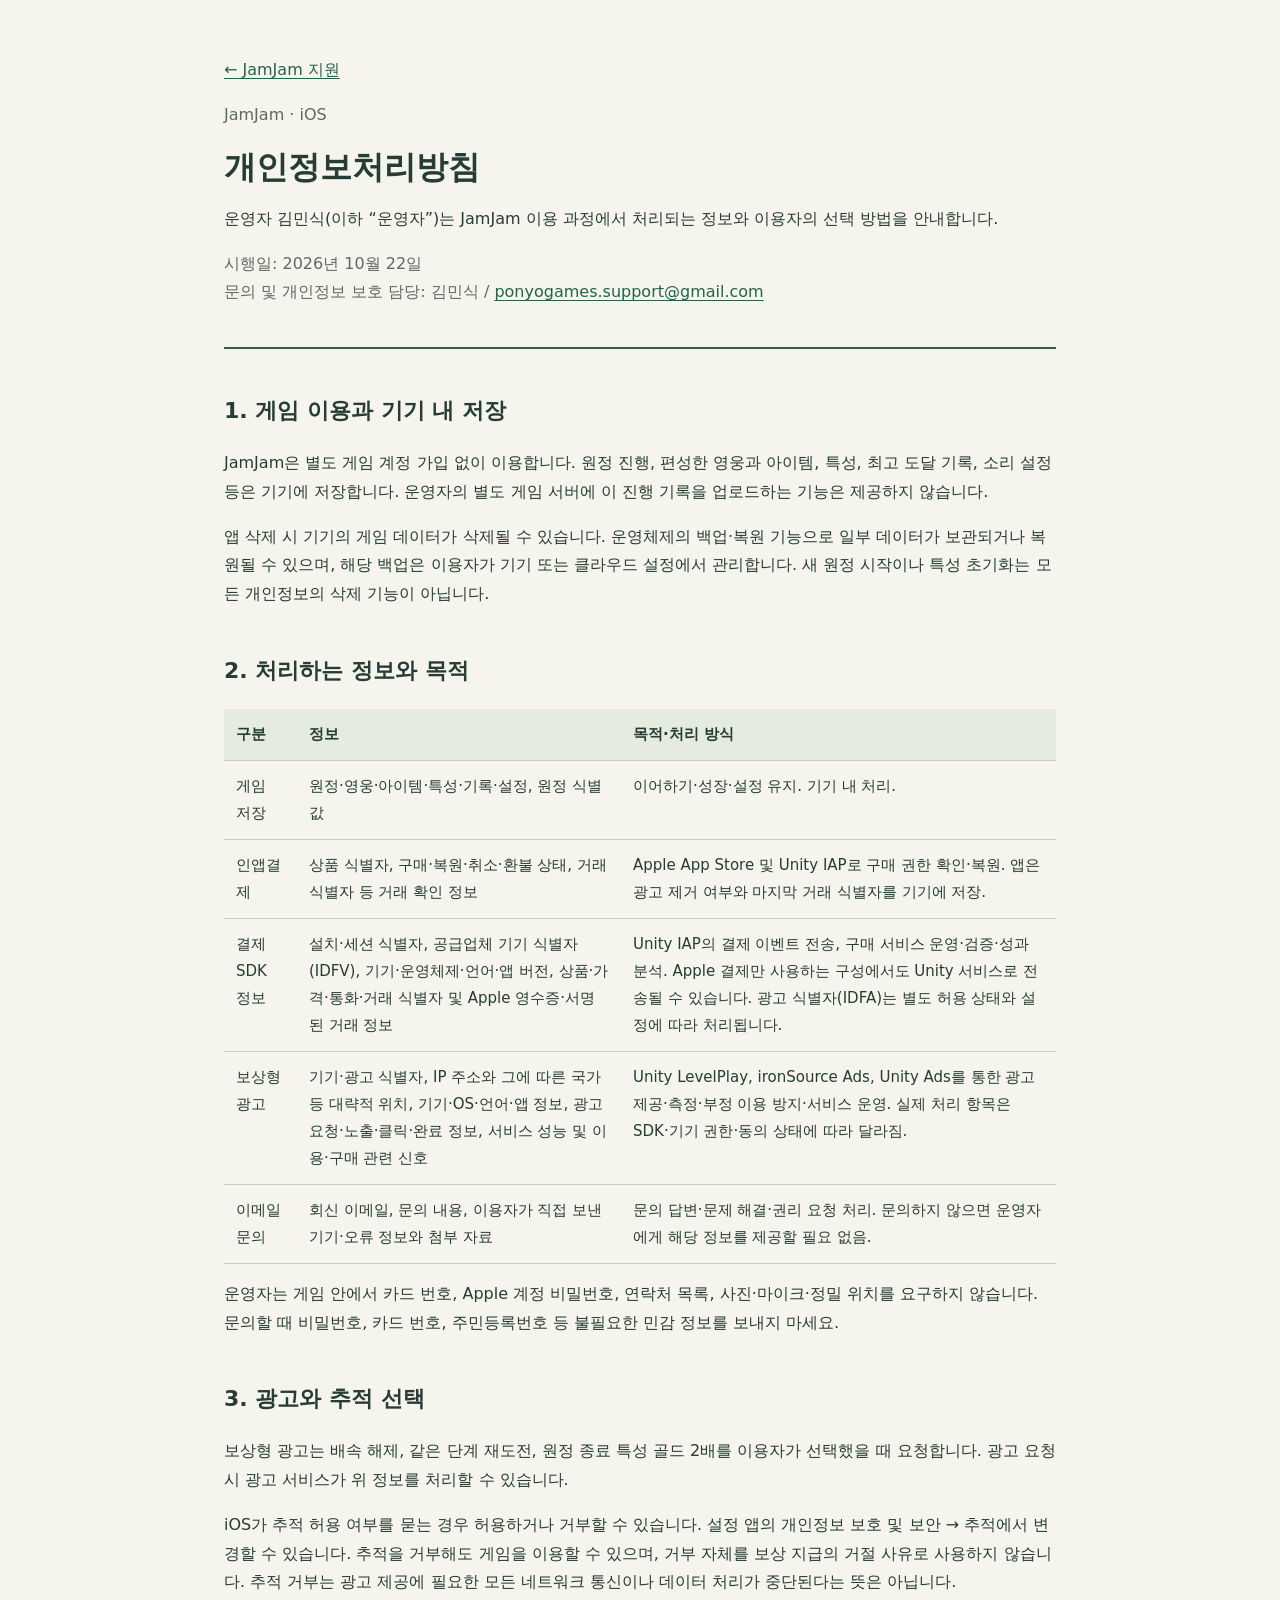
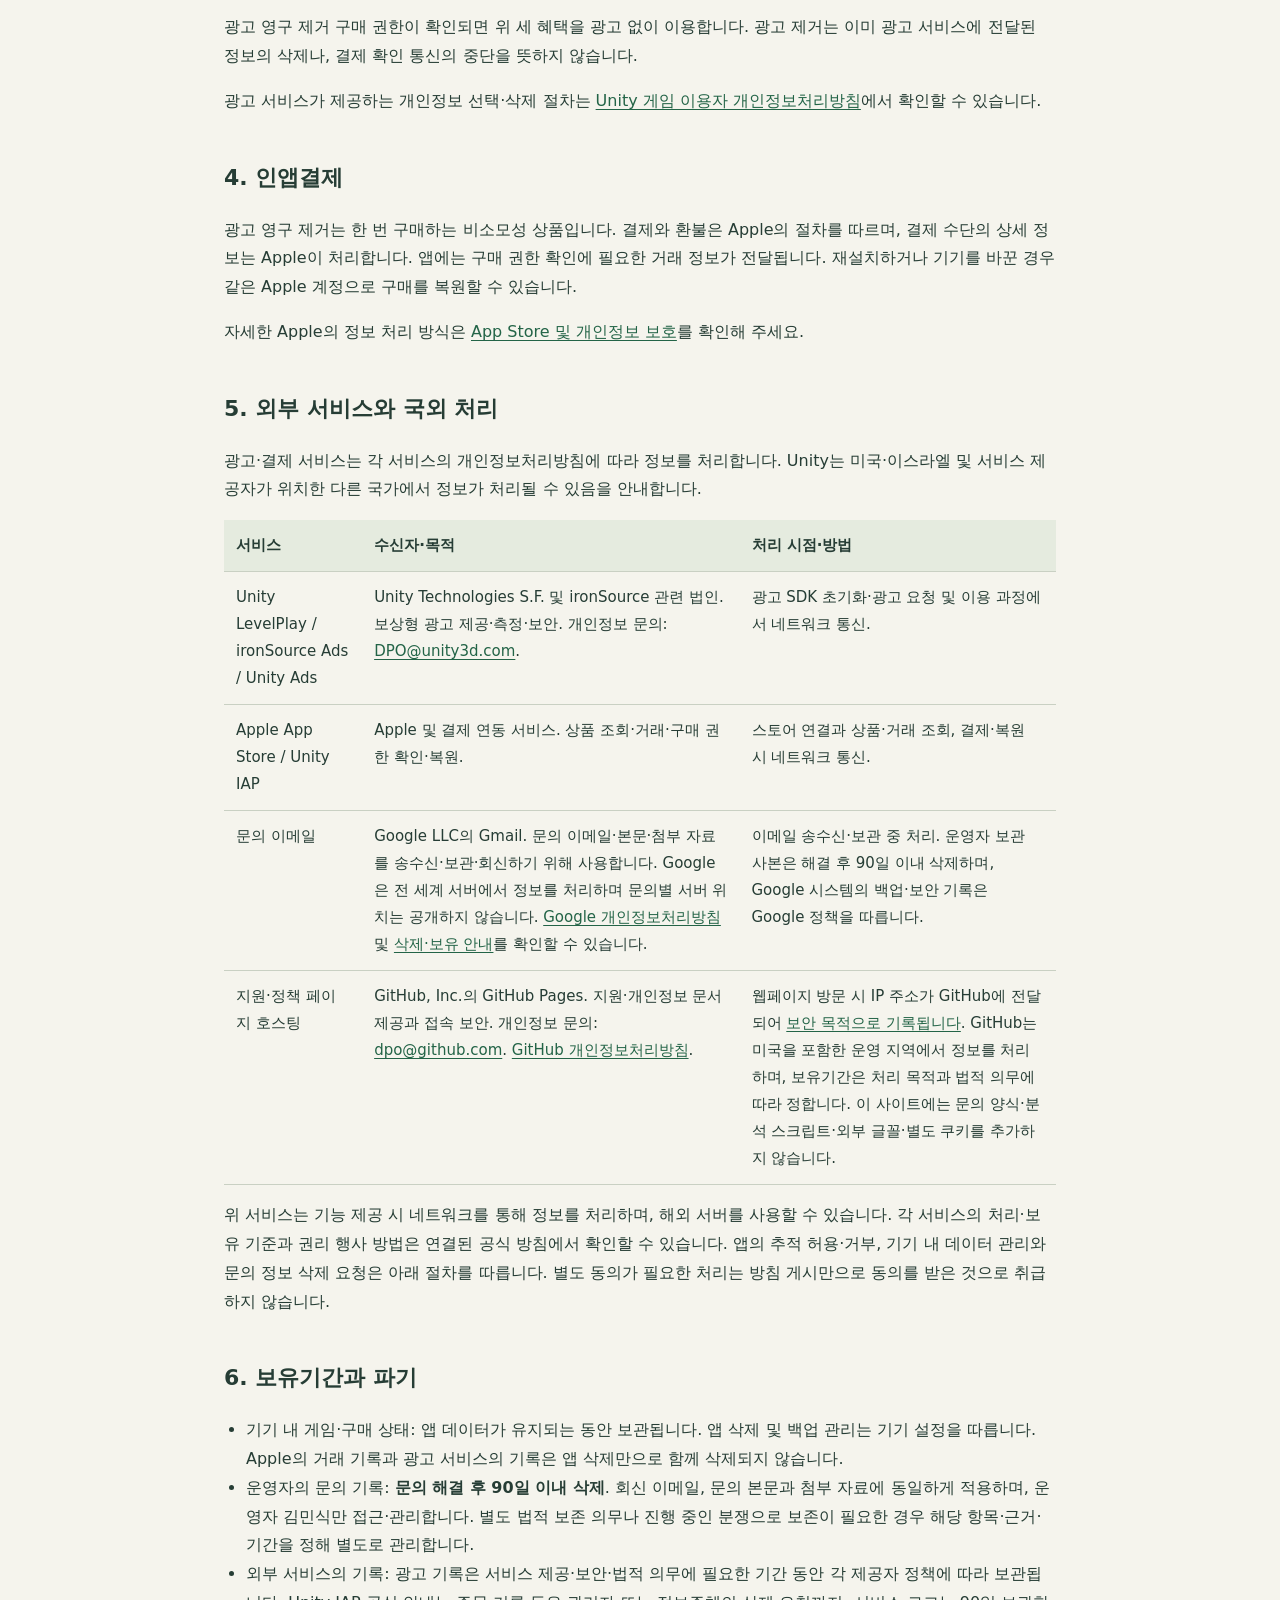
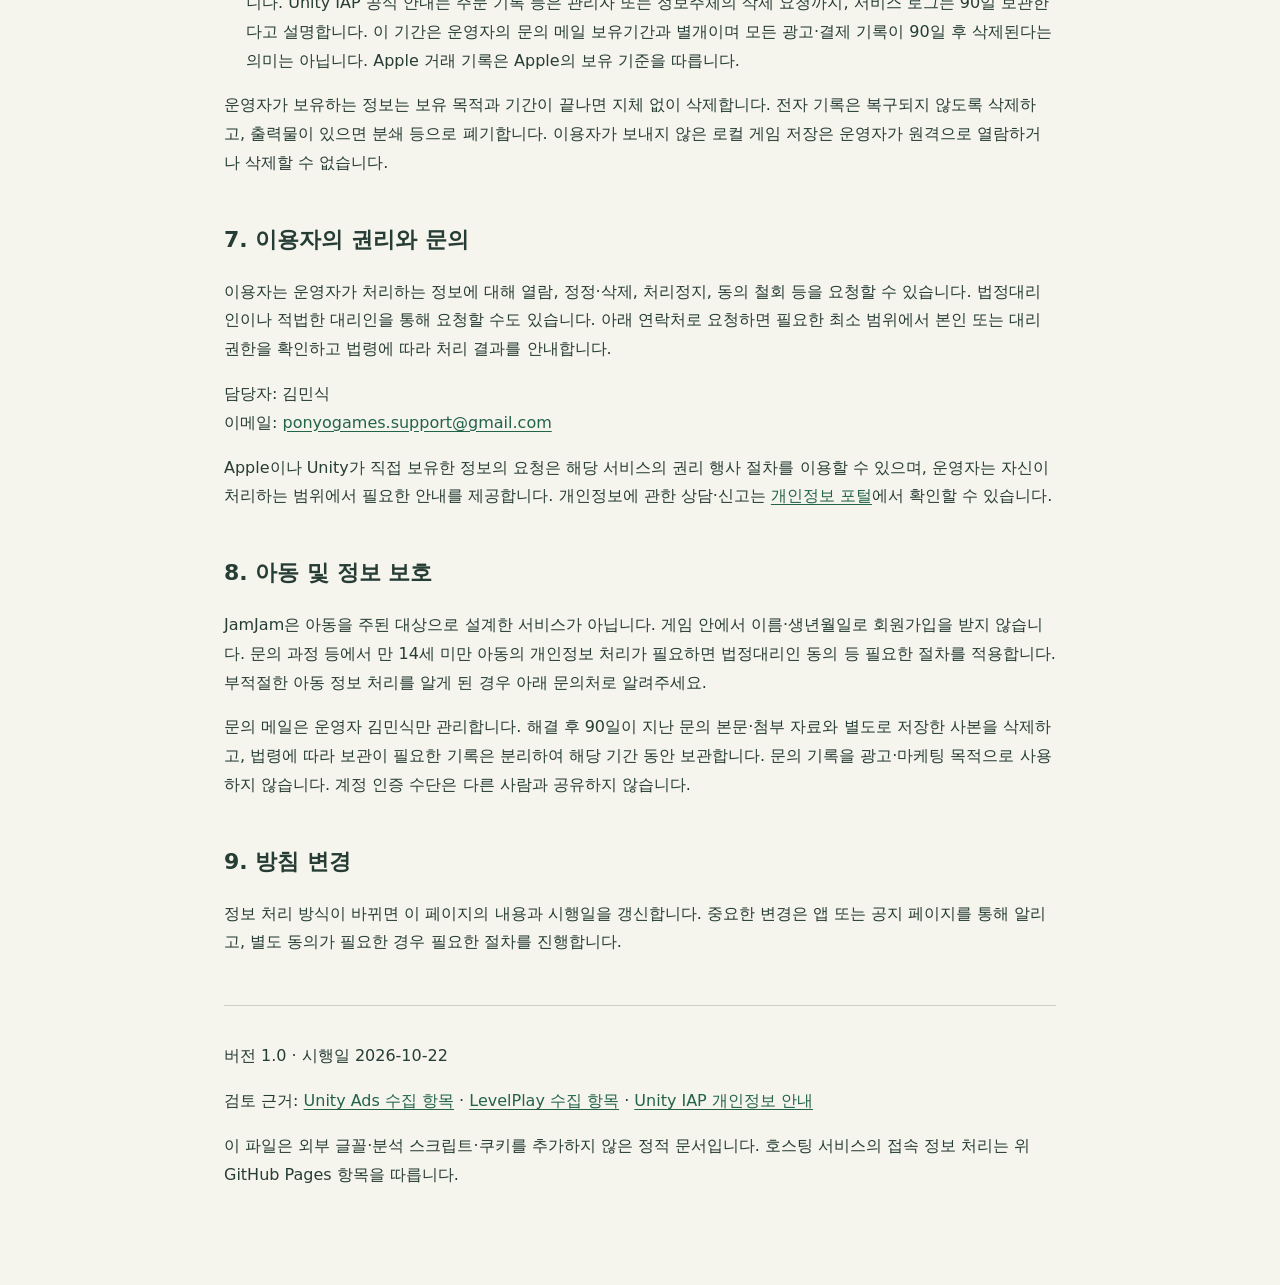
==== privacy.html @ 2385778f "Publish JamJam privacy.html" ====
<!doctype html>
<html lang="ko">
<head><meta charset="utf-8"><meta name="viewport" content="width=device-width,initial-scale=1"><meta name="robots" content="noindex,nofollow"><title>JamJam 개인정보처리방침</title>
<style>:root{color-scheme:light}*{box-sizing:border-box}body{margin:0;background:#f5f4ed;color:#263d35;font:16px/1.8 system-ui,-apple-system,sans-serif}main{max-width:880px;margin:auto;padding:40px 24px 80px}header{border-bottom:2px solid #375b49;padding-bottom:24px}h1{font-size:32px;line-height:1.35;margin:12px 0}h2{font-size:22px;margin-top:42px}a{color:#236447;text-underline-offset:3px}.draft{padding:18px 22px;background:#fff0c0;border:1px solid #d5b152;border-radius:8px}.pending{background:#fff0c0;font-weight:600;padding:1px 5px}.meta{color:#5d6c60}table{width:100%;border-collapse:collapse;font-size:15px}th,td{padding:12px;text-align:left;border-bottom:1px solid #c9d0c3;vertical-align:top}th{background:#e5ebdf}.table{overflow-x:auto}ul{padding-left:22px}footer{margin-top:48px;border-top:1px solid #c9d0c3;padding-top:20px}@media(max-width:480px){main{padding:24px 18px 48px}h1{font-size:27px}th,td{padding:9px;min-width:100px}}@media print{body{background:white}main{padding:0}.draft{break-inside:avoid}h2{break-after:avoid}a{color:inherit}}
</style></head>
<body><main>
<p><a href="./">← JamJam 지원</a></p>
<header><p class="meta">JamJam · iOS</p><h1>개인정보처리방침</h1><p>운영자 김민식(이하 “운영자”)는 JamJam 이용 과정에서 처리되는 정보와 이용자의 선택 방법을 안내합니다.</p><p class="meta">시행일: 2026년 10월 22일<br>문의 및 개인정보 보호 담당: 김민식 / <a href="mailto:ponyogames.support@gmail.com">ponyogames.support@gmail.com</a></p></header>
<section><h2>1. 게임 이용과 기기 내 저장</h2><p>JamJam은 별도 게임 계정 가입 없이 이용합니다. 원정 진행, 편성한 영웅과 아이템, 특성, 최고 도달 기록, 소리 설정 등은 기기에 저장합니다. 운영자의 별도 게임 서버에 이 진행 기록을 업로드하는 기능은 제공하지 않습니다.</p><p>앱 삭제 시 기기의 게임 데이터가 삭제될 수 있습니다. 운영체제의 백업·복원 기능으로 일부 데이터가 보관되거나 복원될 수 있으며, 해당 백업은 이용자가 기기 또는 클라우드 설정에서 관리합니다. 새 원정 시작이나 특성 초기화는 모든 개인정보의 삭제 기능이 아닙니다.</p></section>
<section><h2>2. 처리하는 정보와 목적</h2><div class="table"><table><thead><tr><th>구분</th><th>정보</th><th>목적·처리 방식</th></tr></thead><tbody>
<tr><td>게임 저장</td><td>원정·영웅·아이템·특성·기록·설정, 원정 식별값</td><td>이어하기·성장·설정 유지. 기기 내 처리.</td></tr>
<tr><td>인앱결제</td><td>상품 식별자, 구매·복원·취소·환불 상태, 거래 식별자 등 거래 확인 정보</td><td>Apple App Store 및 Unity IAP로 구매 권한 확인·복원. 앱은 광고 제거 여부와 마지막 거래 식별자를 기기에 저장.</td></tr>
<tr><td>결제 SDK 정보</td><td>설치·세션 식별자, 공급업체 기기 식별자(IDFV), 기기·운영체제·언어·앱 버전, 상품·가격·통화·거래 식별자 및 Apple 영수증·서명된 거래 정보</td><td>Unity IAP의 결제 이벤트 전송, 구매 서비스 운영·검증·성과 분석. Apple 결제만 사용하는 구성에서도 Unity 서비스로 전송될 수 있습니다. 광고 식별자(IDFA)는 별도 허용 상태와 설정에 따라 처리됩니다.</td></tr>
<tr><td>보상형 광고</td><td>기기·광고 식별자, IP 주소와 그에 따른 국가 등 대략적 위치, 기기·OS·언어·앱 정보, 광고 요청·노출·클릭·완료 정보, 서비스 성능 및 이용·구매 관련 신호</td><td>Unity LevelPlay, ironSource Ads, Unity Ads를 통한 광고 제공·측정·부정 이용 방지·서비스 운영. 실제 처리 항목은 SDK·기기 권한·동의 상태에 따라 달라짐.</td></tr>
<tr><td>이메일 문의</td><td>회신 이메일, 문의 내용, 이용자가 직접 보낸 기기·오류 정보와 첨부 자료</td><td>문의 답변·문제 해결·권리 요청 처리. 문의하지 않으면 운영자에게 해당 정보를 제공할 필요 없음.</td></tr>
</tbody></table></div><p>운영자는 게임 안에서 카드 번호, Apple 계정 비밀번호, 연락처 목록, 사진·마이크·정밀 위치를 요구하지 않습니다. 문의할 때 비밀번호, 카드 번호, 주민등록번호 등 불필요한 민감 정보를 보내지 마세요.</p></section>
<section><h2>3. 광고와 추적 선택</h2><p>보상형 광고는 배속 해제, 같은 단계 재도전, 원정 종료 특성 골드 2배를 이용자가 선택했을 때 요청합니다. 광고 요청 시 광고 서비스가 위 정보를 처리할 수 있습니다.</p><p>iOS가 추적 허용 여부를 묻는 경우 허용하거나 거부할 수 있습니다. 설정 앱의 개인정보 보호 및 보안 → 추적에서 변경할 수 있습니다. 추적을 거부해도 게임을 이용할 수 있으며, 거부 자체를 보상 지급의 거절 사유로 사용하지 않습니다. 추적 거부는 광고 제공에 필요한 모든 네트워크 통신이나 데이터 처리가 중단된다는 뜻은 아닙니다.</p><p>광고 영구 제거 구매 권한이 확인되면 위 세 혜택을 광고 없이 이용합니다. 광고 제거는 이미 광고 서비스에 전달된 정보의 삭제나, 결제 확인 통신의 중단을 뜻하지 않습니다.</p><p>광고 서비스가 제공하는 개인정보 선택·삭제 절차는 <a href="https://unity.com/legal/game-player-and-app-user-privacy-policy">Unity 게임 이용자 개인정보처리방침</a>에서 확인할 수 있습니다.</p></section>
<section><h2>4. 인앱결제</h2><p>광고 영구 제거는 한 번 구매하는 비소모성 상품입니다. 결제와 환불은 Apple의 절차를 따르며, 결제 수단의 상세 정보는 Apple이 처리합니다. 앱에는 구매 권한 확인에 필요한 거래 정보가 전달됩니다. 재설치하거나 기기를 바꾼 경우 같은 Apple 계정으로 구매를 복원할 수 있습니다.</p><p>자세한 Apple의 정보 처리 방식은 <a href="https://www.apple.com/legal/privacy/data/ko/app-store/">App Store 및 개인정보 보호</a>를 확인해 주세요.</p></section>
<section><h2>5. 외부 서비스와 국외 처리</h2><p>광고·결제 서비스는 각 서비스의 개인정보처리방침에 따라 정보를 처리합니다. Unity는 미국·이스라엘 및 서비스 제공자가 위치한 다른 국가에서 정보가 처리될 수 있음을 안내합니다.</p><div class="table"><table><thead><tr><th>서비스</th><th>수신자·목적</th><th>처리 시점·방법</th></tr></thead><tbody>
<tr><td>Unity LevelPlay / ironSource Ads / Unity Ads</td><td>Unity Technologies S.F. 및 ironSource 관련 법인. 보상형 광고 제공·측정·보안. 개인정보 문의: <a href="mailto:DPO@unity3d.com">DPO@unity3d.com</a>.</td><td>광고 SDK 초기화·광고 요청 및 이용 과정에서 네트워크 통신.</td></tr>
<tr><td>Apple App Store / Unity IAP</td><td>Apple 및 결제 연동 서비스. 상품 조회·거래·구매 권한 확인·복원.</td><td>스토어 연결과 상품·거래 조회, 결제·복원 시 네트워크 통신.</td></tr>
<tr><td>문의 이메일</td><td>Google LLC의 Gmail. 문의 이메일·본문·첨부 자료를 송수신·보관·회신하기 위해 사용합니다. Google은 전 세계 서버에서 정보를 처리하며 문의별 서버 위치는 공개하지 않습니다. <a href="https://policies.google.com/privacy?hl=ko">Google 개인정보처리방침</a> 및 <a href="https://policies.google.com/privacy?hl=ko#infodelete">삭제·보유 안내</a>를 확인할 수 있습니다.</td><td>이메일 송수신·보관 중 처리. 운영자 보관 사본은 해결 후 90일 이내 삭제하며, Google 시스템의 백업·보안 기록은 Google 정책을 따릅니다.</td></tr>
<tr><td>지원·정책 페이지 호스팅</td><td>GitHub, Inc.의 GitHub Pages. 지원·개인정보 문서 제공과 접속 보안. 개인정보 문의: <a href="mailto:dpo@github.com">dpo@github.com</a>. <a href="https://docs.github.com/en/site-policy/privacy-policies/github-general-privacy-statement">GitHub 개인정보처리방침</a>.</td><td>웹페이지 방문 시 IP 주소가 GitHub에 전달되어 <a href="https://docs.github.com/en/pages/getting-started-with-github-pages/what-is-github-pages#data-collection">보안 목적으로 기록됩니다</a>. GitHub는 미국을 포함한 운영 지역에서 정보를 처리하며, 보유기간은 처리 목적과 법적 의무에 따라 정합니다. 이 사이트에는 문의 양식·분석 스크립트·외부 글꼴·별도 쿠키를 추가하지 않습니다.</td></tr>
</tbody></table></div><p>위 서비스는 기능 제공 시 네트워크를 통해 정보를 처리하며, 해외 서버를 사용할 수 있습니다. 각 서비스의 처리·보유 기준과 권리 행사 방법은 연결된 공식 방침에서 확인할 수 있습니다. 앱의 추적 허용·거부, 기기 내 데이터 관리와 문의 정보 삭제 요청은 아래 절차를 따릅니다. 별도 동의가 필요한 처리는 방침 게시만으로 동의를 받은 것으로 취급하지 않습니다.</p></section>
<section><h2>6. 보유기간과 파기</h2><ul>
<li>기기 내 게임·구매 상태: 앱 데이터가 유지되는 동안 보관됩니다. 앱 삭제 및 백업 관리는 기기 설정을 따릅니다. Apple의 거래 기록과 광고 서비스의 기록은 앱 삭제만으로 함께 삭제되지 않습니다.</li>
<li>운영자의 문의 기록: <strong>문의 해결 후 90일 이내 삭제</strong>. 회신 이메일, 문의 본문과 첨부 자료에 동일하게 적용하며, 운영자 김민식만 접근·관리합니다. 별도 법적 보존 의무나 진행 중인 분쟁으로 보존이 필요한 경우 해당 항목·근거·기간을 정해 별도로 관리합니다.</li>
<li>외부 서비스의 기록: 광고 기록은 서비스 제공·보안·법적 의무에 필요한 기간 동안 각 제공자 정책에 따라 보관됩니다. Unity IAP 공식 안내는 주문 기록 등은 관리자 또는 정보주체의 삭제 요청까지, 서비스 로그는 90일 보관한다고 설명합니다. 이 기간은 운영자의 문의 메일 보유기간과 별개이며 모든 광고·결제 기록이 90일 후 삭제된다는 의미는 아닙니다. Apple 거래 기록은 Apple의 보유 기준을 따릅니다.</li>
</ul><p>운영자가 보유하는 정보는 보유 목적과 기간이 끝나면 지체 없이 삭제합니다. 전자 기록은 복구되지 않도록 삭제하고, 출력물이 있으면 분쇄 등으로 폐기합니다. 이용자가 보내지 않은 로컬 게임 저장은 운영자가 원격으로 열람하거나 삭제할 수 없습니다.</p></section>
<section><h2>7. 이용자의 권리와 문의</h2><p>이용자는 운영자가 처리하는 정보에 대해 열람, 정정·삭제, 처리정지, 동의 철회 등을 요청할 수 있습니다. 법정대리인이나 적법한 대리인을 통해 요청할 수도 있습니다. 아래 연락처로 요청하면 필요한 최소 범위에서 본인 또는 대리 권한을 확인하고 법령에 따라 처리 결과를 안내합니다.</p><p>담당자: 김민식<br>이메일: <a href="mailto:ponyogames.support@gmail.com">ponyogames.support@gmail.com</a></p><p>Apple이나 Unity가 직접 보유한 정보의 요청은 해당 서비스의 권리 행사 절차를 이용할 수 있으며, 운영자는 자신이 처리하는 범위에서 필요한 안내를 제공합니다. 개인정보에 관한 상담·신고는 <a href="https://www.privacy.go.kr/">개인정보 포털</a>에서 확인할 수 있습니다.</p></section>
<section><h2>8. 아동 및 정보 보호</h2><p>JamJam은 아동을 주된 대상으로 설계한 서비스가 아닙니다. 게임 안에서 이름·생년월일로 회원가입을 받지 않습니다. 문의 과정 등에서 만 14세 미만 아동의 개인정보 처리가 필요하면 법정대리인 동의 등 필요한 절차를 적용합니다. 부적절한 아동 정보 처리를 알게 된 경우 아래 문의처로 알려주세요.</p><p>문의 메일은 운영자 김민식만 관리합니다. 해결 후 90일이 지난 문의 본문·첨부 자료와 별도로 저장한 사본을 삭제하고, 법령에 따라 보관이 필요한 기록은 분리하여 해당 기간 동안 보관합니다. 문의 기록을 광고·마케팅 목적으로 사용하지 않습니다. 계정 인증 수단은 다른 사람과 공유하지 않습니다.</p></section>
<section><h2>9. 방침 변경</h2><p>정보 처리 방식이 바뀌면 이 페이지의 내용과 시행일을 갱신합니다. 중요한 변경은 앱 또는 공지 페이지를 통해 알리고, 별도 동의가 필요한 경우 필요한 절차를 진행합니다.</p></section>
<footer><p>버전 1.0 · 시행일 2026-10-22</p><p>검토 근거: <a href="https://docs.unity.com/en-us/grow/ads/privacy/apple-privacy-survey">Unity Ads 수집 항목</a> · <a href="https://docs.unity.com/en-us/grow/levelplay/sdk/ios/apple-privacy-questionnaire">LevelPlay 수집 항목</a> · <a href="https://docs.unity.com/en-us/iap/privacy-and-consent/overview">Unity IAP 개인정보 안내</a></p><p>이 파일은 외부 글꼴·분석 스크립트·쿠키를 추가하지 않은 정적 문서입니다. 호스팅 서비스의 접속 정보 처리는 위 GitHub Pages 항목을 따릅니다.</p></footer>
</main></body></html>
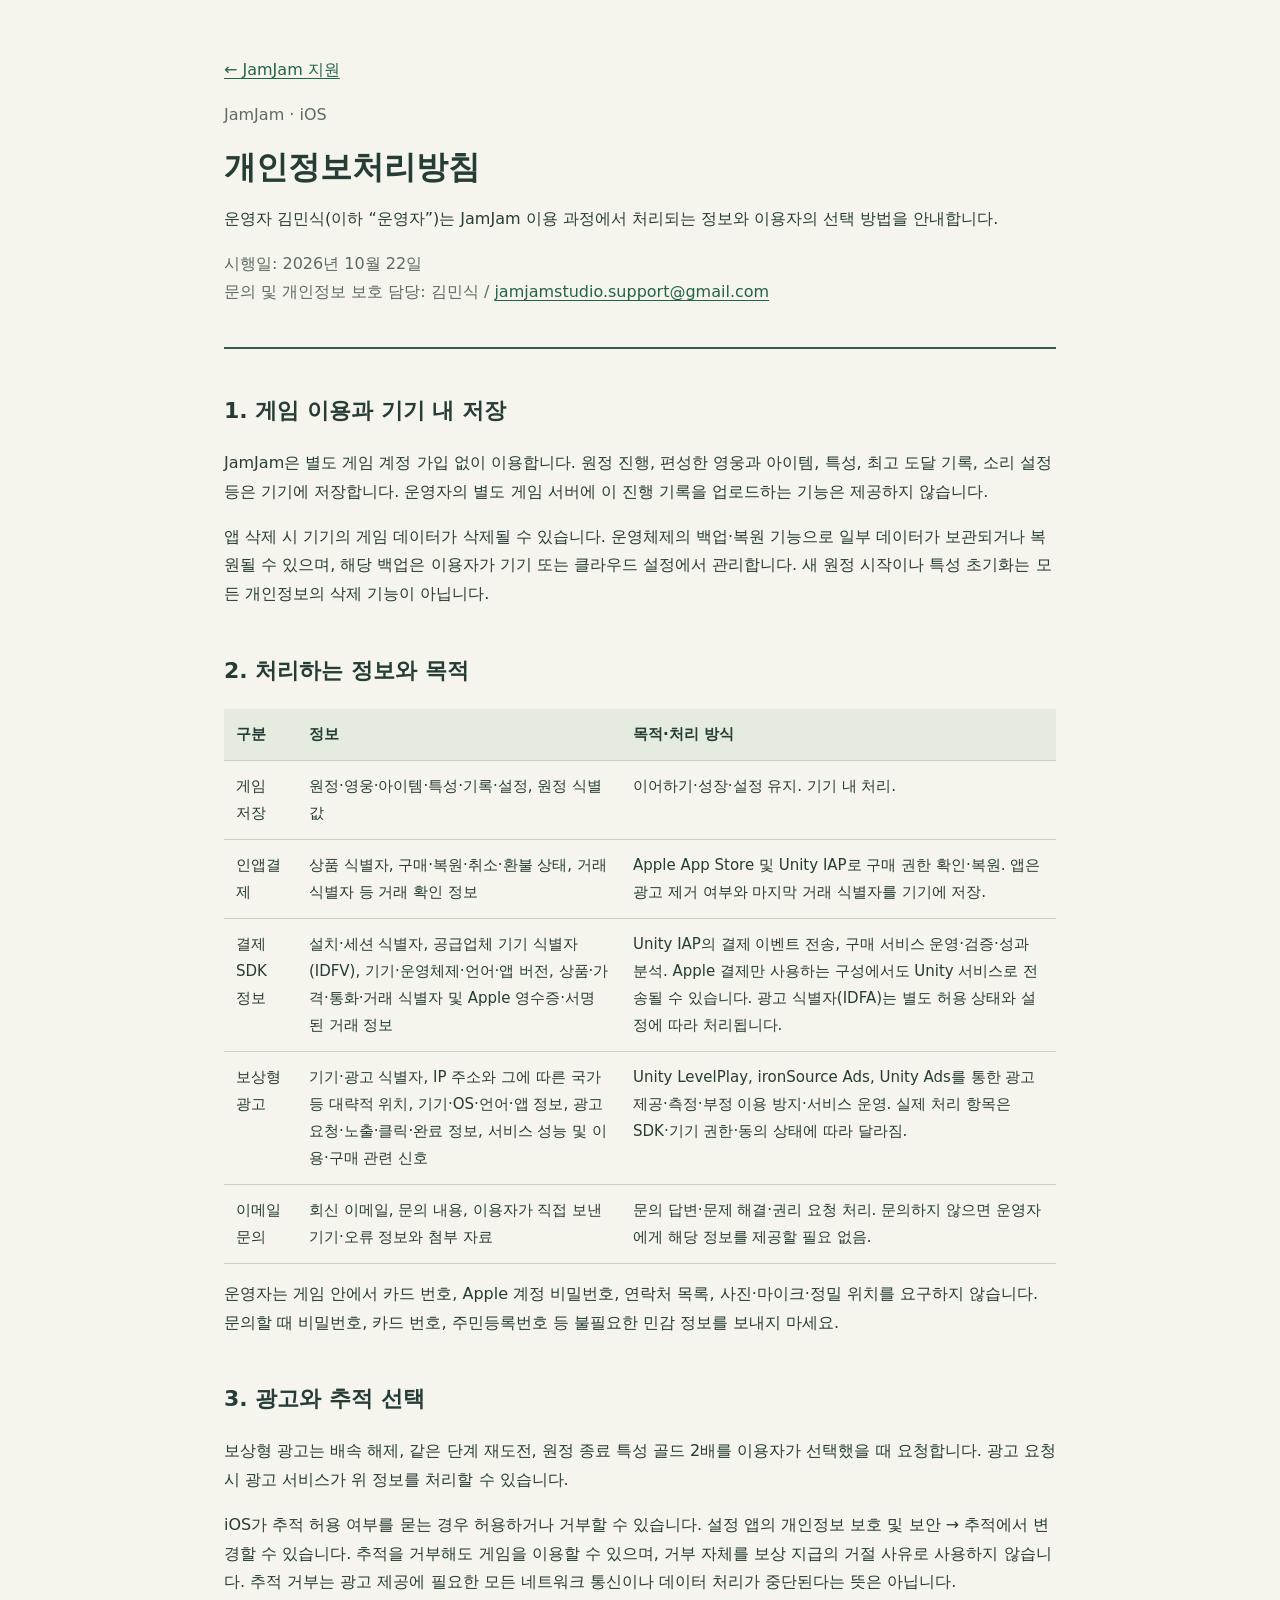
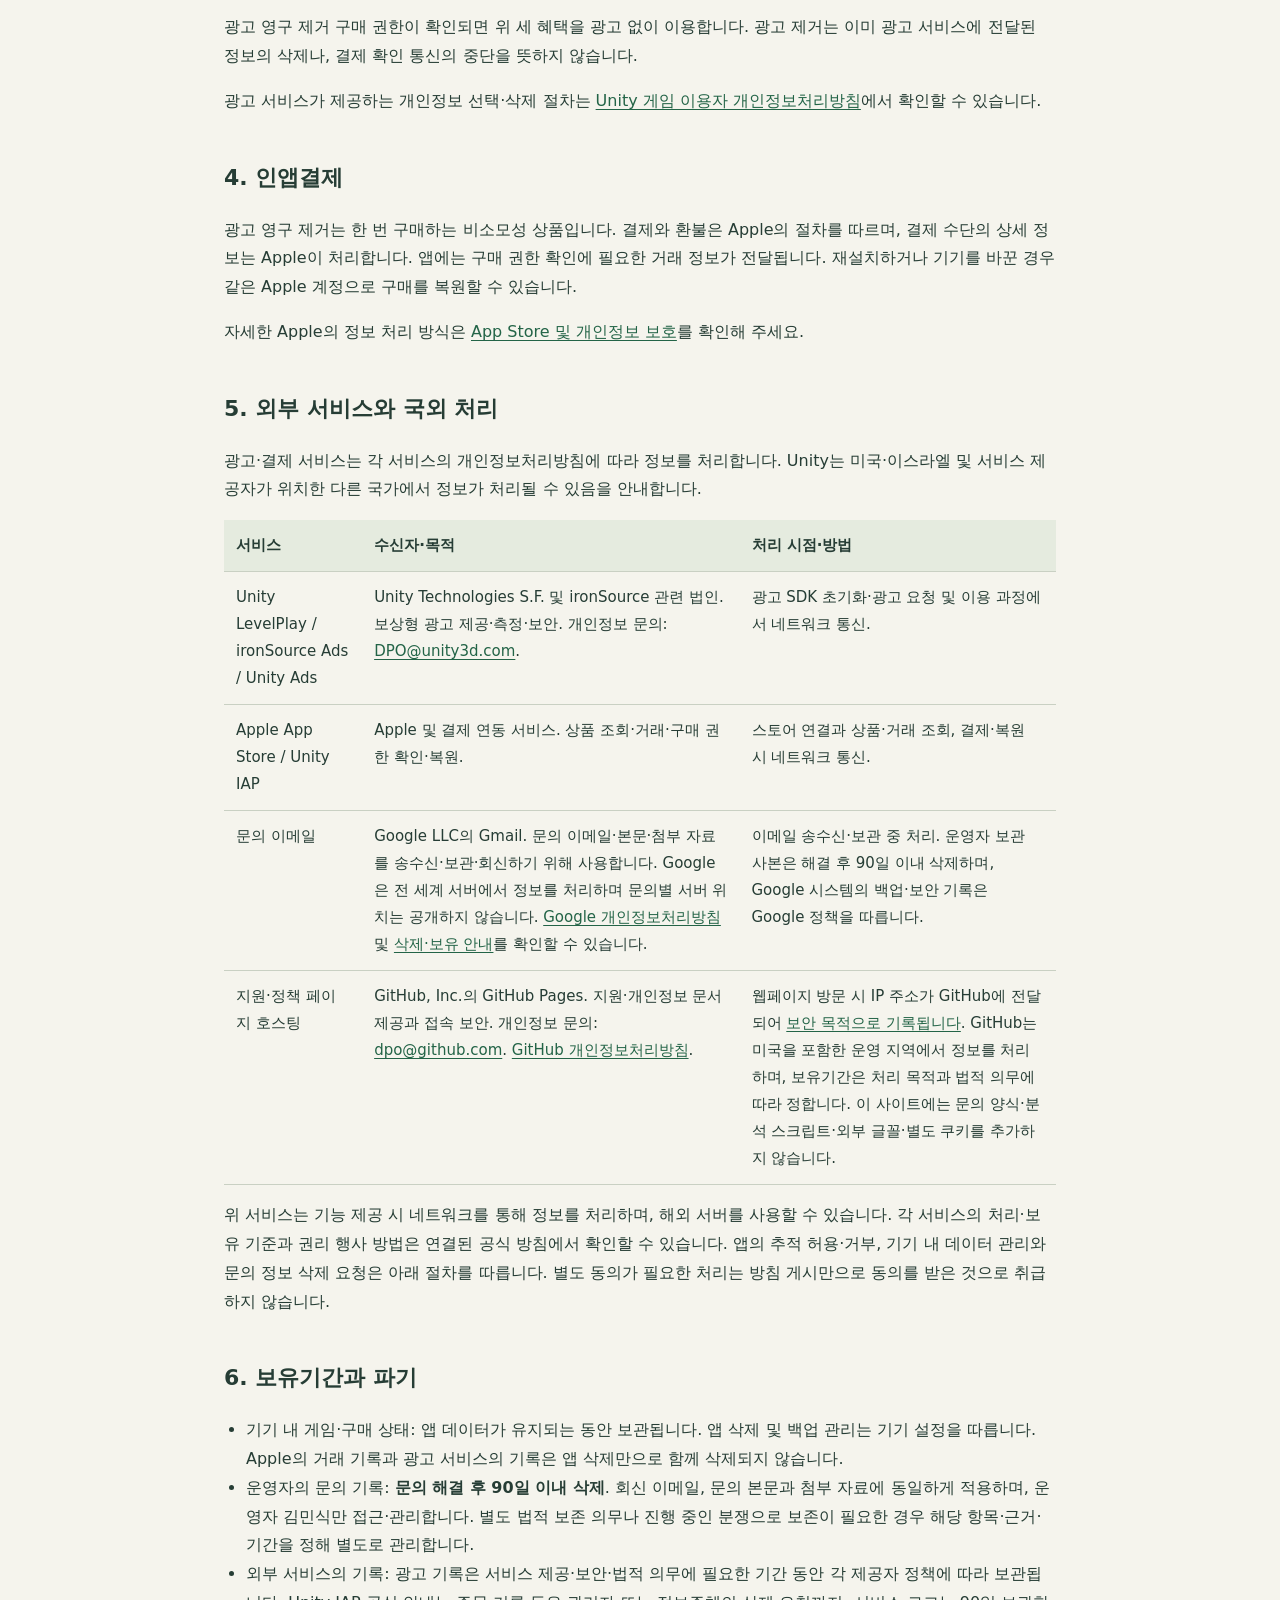
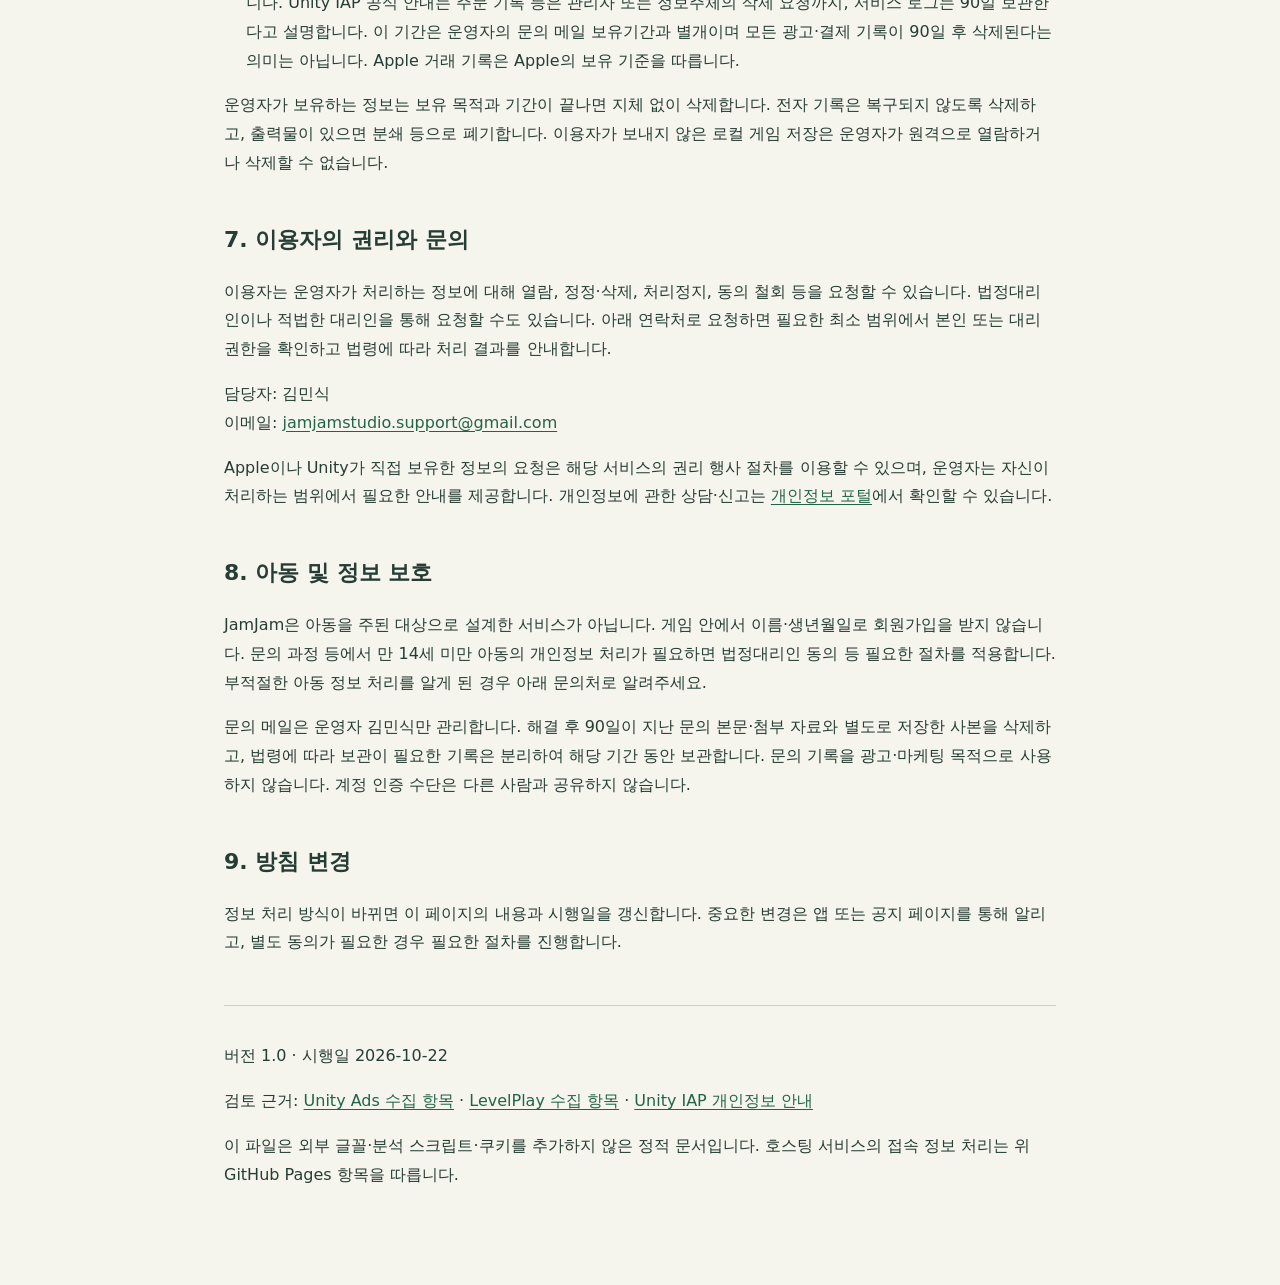
==== commit 3f824b99: "Update privacy contact email" ====
--- a/privacy.html
+++ b/privacy.html
@@ -5,7 +5,7 @@
 </style></head>
 <body><main>
 <p><a href="./">← JamJam 지원</a></p>
-<header><p class="meta">JamJam · iOS</p><h1>개인정보처리방침</h1><p>운영자 김민식(이하 “운영자”)는 JamJam 이용 과정에서 처리되는 정보와 이용자의 선택 방법을 안내합니다.</p><p class="meta">시행일: 2026년 10월 22일<br>문의 및 개인정보 보호 담당: 김민식 / <a href="mailto:ponyogames.support@gmail.com">ponyogames.support@gmail.com</a></p></header>
+<header><p class="meta">JamJam · iOS</p><h1>개인정보처리방침</h1><p>운영자 김민식(이하 “운영자”)는 JamJam 이용 과정에서 처리되는 정보와 이용자의 선택 방법을 안내합니다.</p><p class="meta">시행일: 2026년 10월 22일<br>문의 및 개인정보 보호 담당: 김민식 / <a href="mailto:jamjamstudio.support@gmail.com">jamjamstudio.support@gmail.com</a></p></header>
 <section><h2>1. 게임 이용과 기기 내 저장</h2><p>JamJam은 별도 게임 계정 가입 없이 이용합니다. 원정 진행, 편성한 영웅과 아이템, 특성, 최고 도달 기록, 소리 설정 등은 기기에 저장합니다. 운영자의 별도 게임 서버에 이 진행 기록을 업로드하는 기능은 제공하지 않습니다.</p><p>앱 삭제 시 기기의 게임 데이터가 삭제될 수 있습니다. 운영체제의 백업·복원 기능으로 일부 데이터가 보관되거나 복원될 수 있으며, 해당 백업은 이용자가 기기 또는 클라우드 설정에서 관리합니다. 새 원정 시작이나 특성 초기화는 모든 개인정보의 삭제 기능이 아닙니다.</p></section>
 <section><h2>2. 처리하는 정보와 목적</h2><div class="table"><table><thead><tr><th>구분</th><th>정보</th><th>목적·처리 방식</th></tr></thead><tbody>
 <tr><td>게임 저장</td><td>원정·영웅·아이템·특성·기록·설정, 원정 식별값</td><td>이어하기·성장·설정 유지. 기기 내 처리.</td></tr>
@@ -27,7 +27,7 @@
 <li>운영자의 문의 기록: <strong>문의 해결 후 90일 이내 삭제</strong>. 회신 이메일, 문의 본문과 첨부 자료에 동일하게 적용하며, 운영자 김민식만 접근·관리합니다. 별도 법적 보존 의무나 진행 중인 분쟁으로 보존이 필요한 경우 해당 항목·근거·기간을 정해 별도로 관리합니다.</li>
 <li>외부 서비스의 기록: 광고 기록은 서비스 제공·보안·법적 의무에 필요한 기간 동안 각 제공자 정책에 따라 보관됩니다. Unity IAP 공식 안내는 주문 기록 등은 관리자 또는 정보주체의 삭제 요청까지, 서비스 로그는 90일 보관한다고 설명합니다. 이 기간은 운영자의 문의 메일 보유기간과 별개이며 모든 광고·결제 기록이 90일 후 삭제된다는 의미는 아닙니다. Apple 거래 기록은 Apple의 보유 기준을 따릅니다.</li>
 </ul><p>운영자가 보유하는 정보는 보유 목적과 기간이 끝나면 지체 없이 삭제합니다. 전자 기록은 복구되지 않도록 삭제하고, 출력물이 있으면 분쇄 등으로 폐기합니다. 이용자가 보내지 않은 로컬 게임 저장은 운영자가 원격으로 열람하거나 삭제할 수 없습니다.</p></section>
-<section><h2>7. 이용자의 권리와 문의</h2><p>이용자는 운영자가 처리하는 정보에 대해 열람, 정정·삭제, 처리정지, 동의 철회 등을 요청할 수 있습니다. 법정대리인이나 적법한 대리인을 통해 요청할 수도 있습니다. 아래 연락처로 요청하면 필요한 최소 범위에서 본인 또는 대리 권한을 확인하고 법령에 따라 처리 결과를 안내합니다.</p><p>담당자: 김민식<br>이메일: <a href="mailto:ponyogames.support@gmail.com">ponyogames.support@gmail.com</a></p><p>Apple이나 Unity가 직접 보유한 정보의 요청은 해당 서비스의 권리 행사 절차를 이용할 수 있으며, 운영자는 자신이 처리하는 범위에서 필요한 안내를 제공합니다. 개인정보에 관한 상담·신고는 <a href="https://www.privacy.go.kr/">개인정보 포털</a>에서 확인할 수 있습니다.</p></section>
+<section><h2>7. 이용자의 권리와 문의</h2><p>이용자는 운영자가 처리하는 정보에 대해 열람, 정정·삭제, 처리정지, 동의 철회 등을 요청할 수 있습니다. 법정대리인이나 적법한 대리인을 통해 요청할 수도 있습니다. 아래 연락처로 요청하면 필요한 최소 범위에서 본인 또는 대리 권한을 확인하고 법령에 따라 처리 결과를 안내합니다.</p><p>담당자: 김민식<br>이메일: <a href="mailto:jamjamstudio.support@gmail.com">jamjamstudio.support@gmail.com</a></p><p>Apple이나 Unity가 직접 보유한 정보의 요청은 해당 서비스의 권리 행사 절차를 이용할 수 있으며, 운영자는 자신이 처리하는 범위에서 필요한 안내를 제공합니다. 개인정보에 관한 상담·신고는 <a href="https://www.privacy.go.kr/">개인정보 포털</a>에서 확인할 수 있습니다.</p></section>
 <section><h2>8. 아동 및 정보 보호</h2><p>JamJam은 아동을 주된 대상으로 설계한 서비스가 아닙니다. 게임 안에서 이름·생년월일로 회원가입을 받지 않습니다. 문의 과정 등에서 만 14세 미만 아동의 개인정보 처리가 필요하면 법정대리인 동의 등 필요한 절차를 적용합니다. 부적절한 아동 정보 처리를 알게 된 경우 아래 문의처로 알려주세요.</p><p>문의 메일은 운영자 김민식만 관리합니다. 해결 후 90일이 지난 문의 본문·첨부 자료와 별도로 저장한 사본을 삭제하고, 법령에 따라 보관이 필요한 기록은 분리하여 해당 기간 동안 보관합니다. 문의 기록을 광고·마케팅 목적으로 사용하지 않습니다. 계정 인증 수단은 다른 사람과 공유하지 않습니다.</p></section>
 <section><h2>9. 방침 변경</h2><p>정보 처리 방식이 바뀌면 이 페이지의 내용과 시행일을 갱신합니다. 중요한 변경은 앱 또는 공지 페이지를 통해 알리고, 별도 동의가 필요한 경우 필요한 절차를 진행합니다.</p></section>
 <footer><p>버전 1.0 · 시행일 2026-10-22</p><p>검토 근거: <a href="https://docs.unity.com/en-us/grow/ads/privacy/apple-privacy-survey">Unity Ads 수집 항목</a> · <a href="https://docs.unity.com/en-us/grow/levelplay/sdk/ios/apple-privacy-questionnaire">LevelPlay 수집 항목</a> · <a href="https://docs.unity.com/en-us/iap/privacy-and-consent/overview">Unity IAP 개인정보 안내</a></p><p>이 파일은 외부 글꼴·분석 스크립트·쿠키를 추가하지 않은 정적 문서입니다. 호스팅 서비스의 접속 정보 처리는 위 GitHub Pages 항목을 따릅니다.</p></footer>
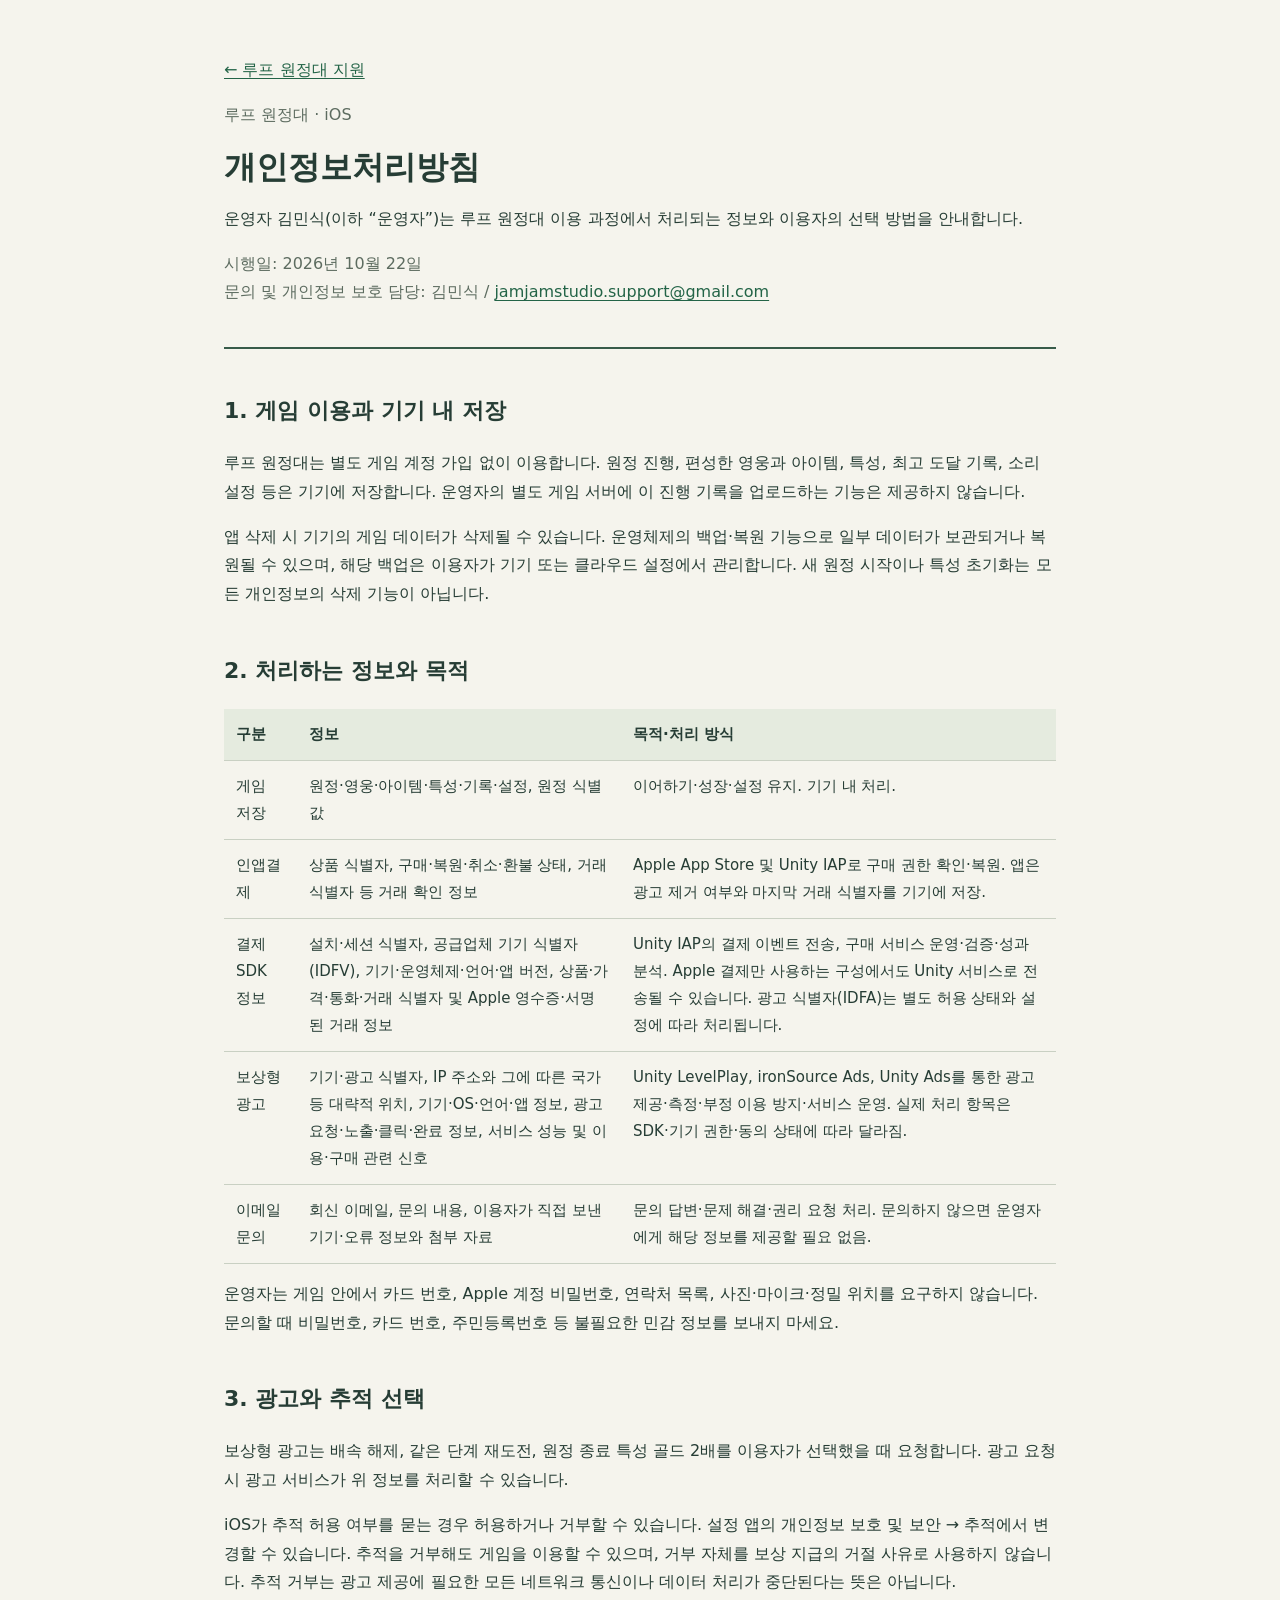
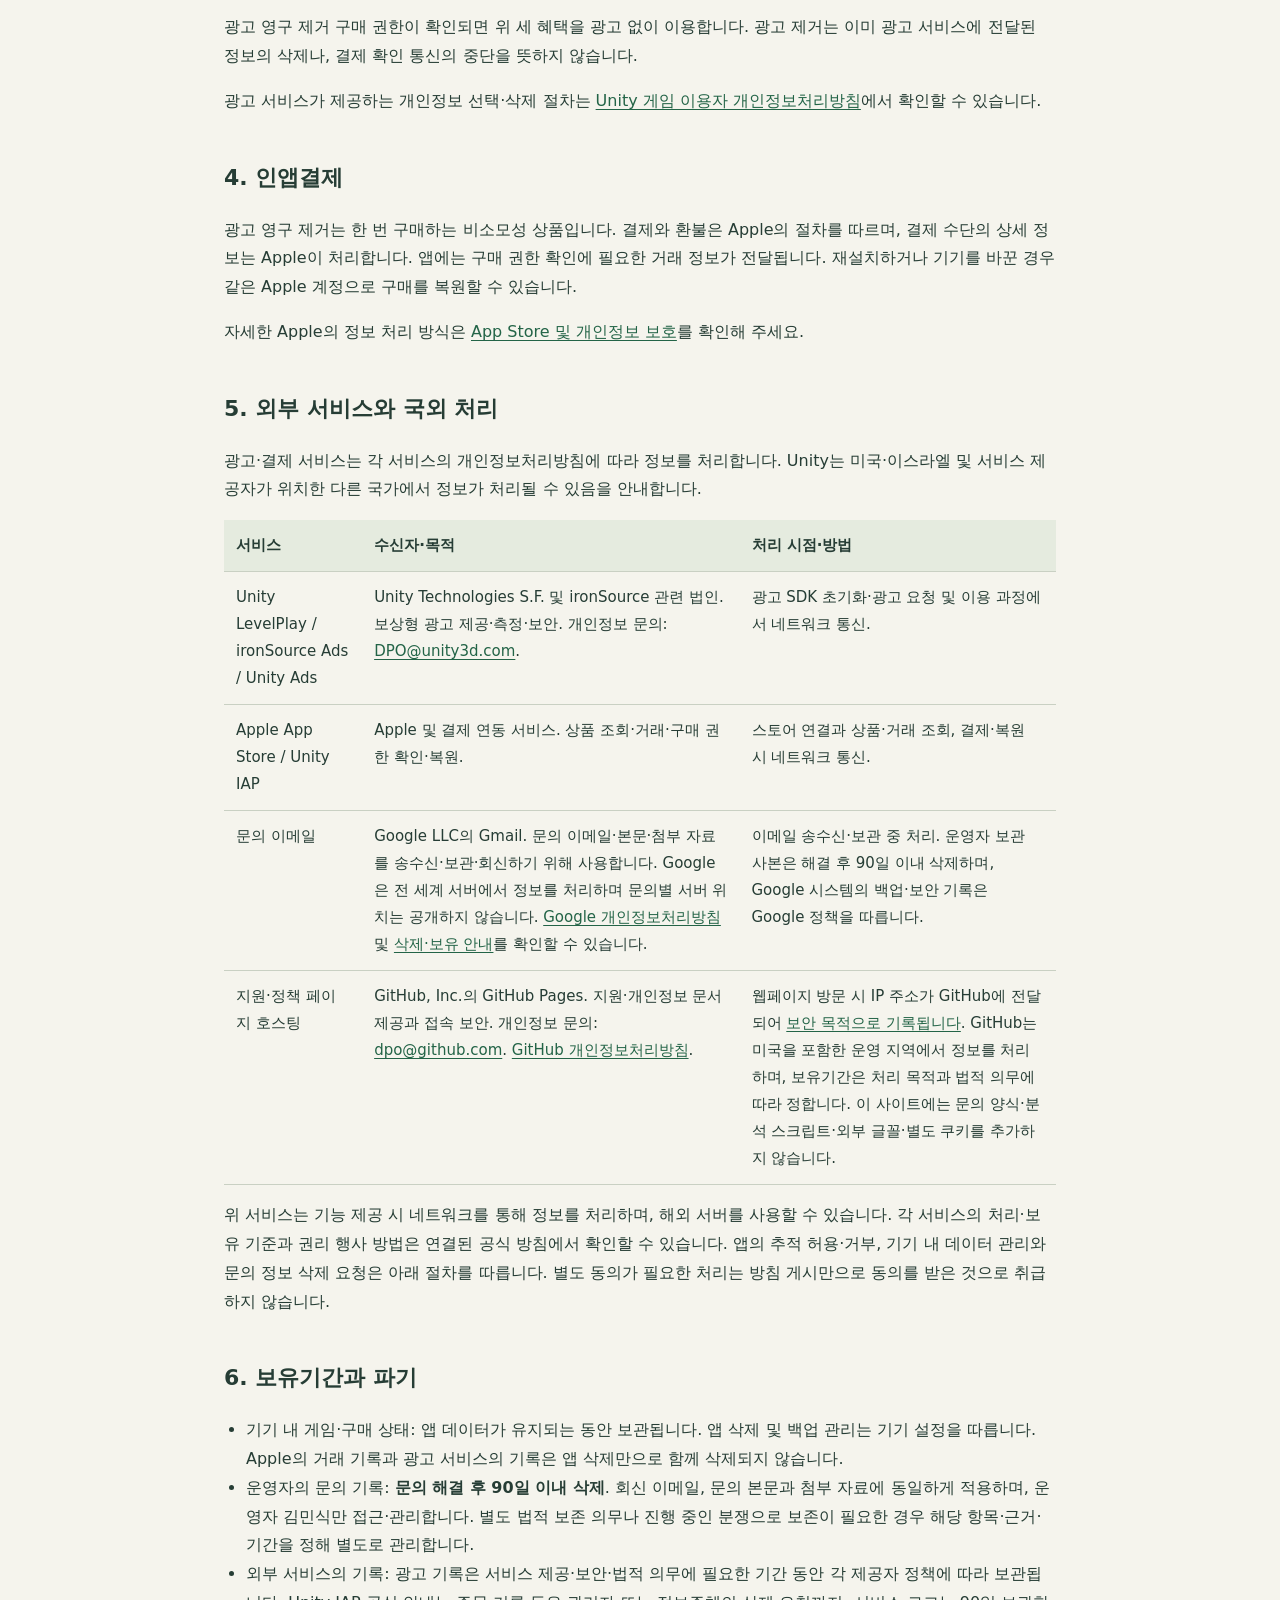
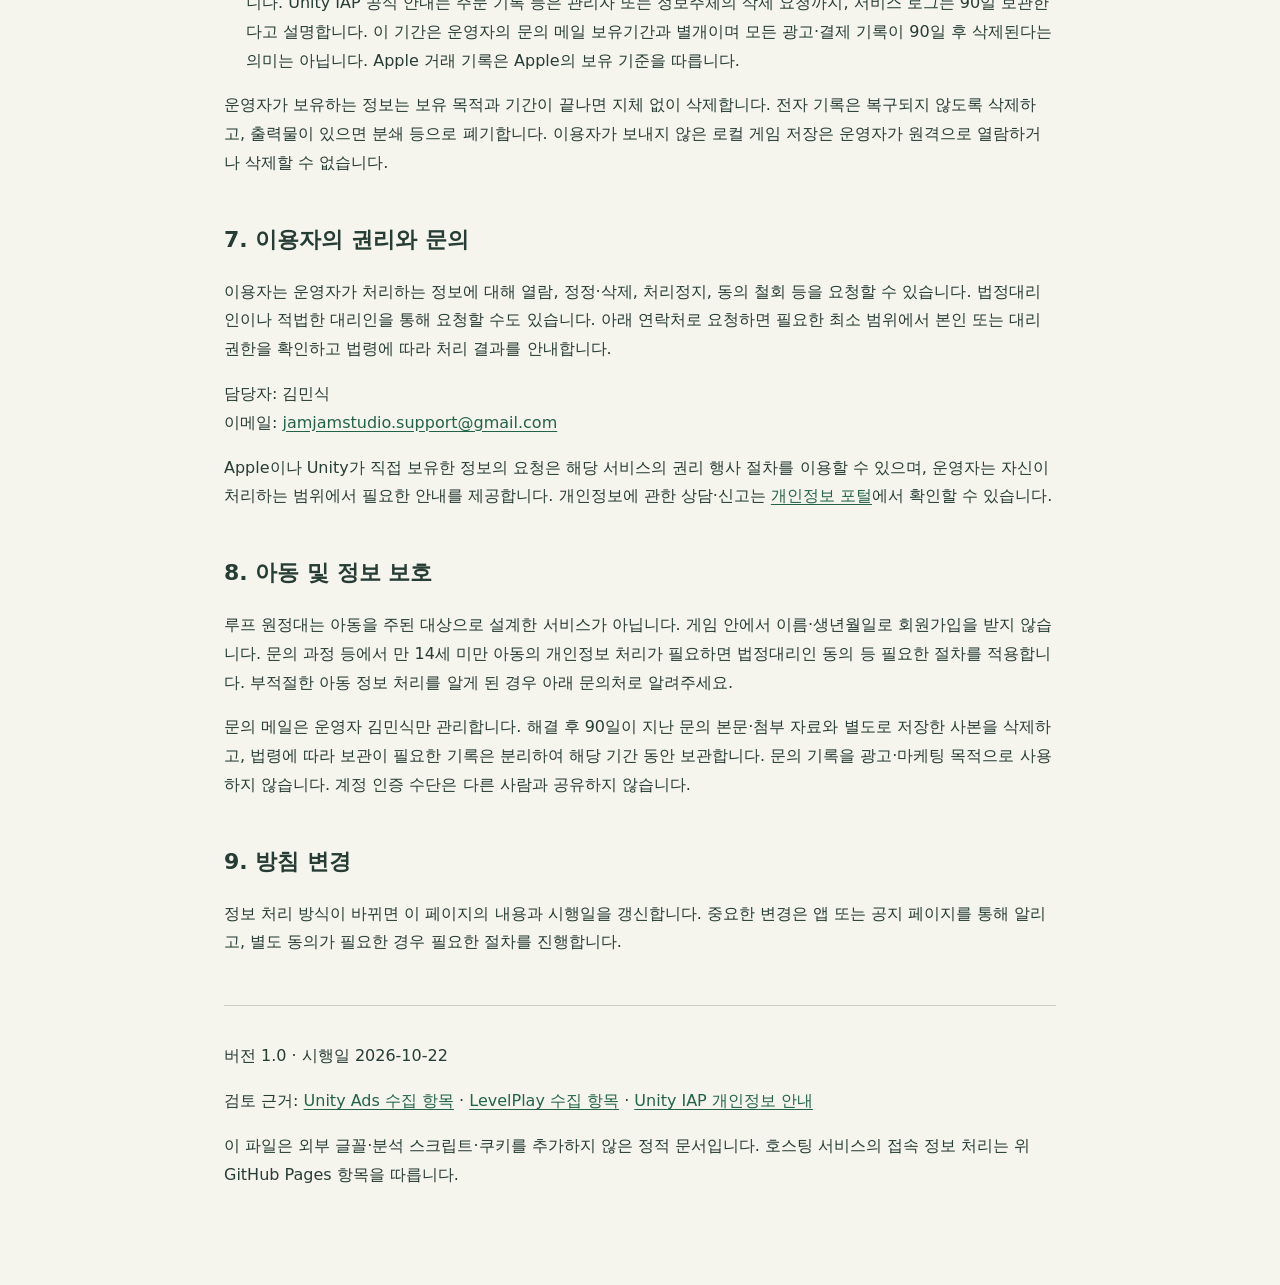
==== commit 45899dc6: "Use Korean game title in privacy policy" ====
--- a/privacy.html
+++ b/privacy.html
@@ -1,12 +1,12 @@
 <!doctype html>
 <html lang="ko">
-<head><meta charset="utf-8"><meta name="viewport" content="width=device-width,initial-scale=1"><meta name="robots" content="noindex,nofollow"><title>JamJam 개인정보처리방침</title>
+<head><meta charset="utf-8"><meta name="viewport" content="width=device-width,initial-scale=1"><meta name="robots" content="noindex,nofollow"><title>루프 원정대 개인정보처리방침</title>
 <style>:root{color-scheme:light}*{box-sizing:border-box}body{margin:0;background:#f5f4ed;color:#263d35;font:16px/1.8 system-ui,-apple-system,sans-serif}main{max-width:880px;margin:auto;padding:40px 24px 80px}header{border-bottom:2px solid #375b49;padding-bottom:24px}h1{font-size:32px;line-height:1.35;margin:12px 0}h2{font-size:22px;margin-top:42px}a{color:#236447;text-underline-offset:3px}.draft{padding:18px 22px;background:#fff0c0;border:1px solid #d5b152;border-radius:8px}.pending{background:#fff0c0;font-weight:600;padding:1px 5px}.meta{color:#5d6c60}table{width:100%;border-collapse:collapse;font-size:15px}th,td{padding:12px;text-align:left;border-bottom:1px solid #c9d0c3;vertical-align:top}th{background:#e5ebdf}.table{overflow-x:auto}ul{padding-left:22px}footer{margin-top:48px;border-top:1px solid #c9d0c3;padding-top:20px}@media(max-width:480px){main{padding:24px 18px 48px}h1{font-size:27px}th,td{padding:9px;min-width:100px}}@media print{body{background:white}main{padding:0}.draft{break-inside:avoid}h2{break-after:avoid}a{color:inherit}}
 </style></head>
 <body><main>
-<p><a href="./">← JamJam 지원</a></p>
-<header><p class="meta">JamJam · iOS</p><h1>개인정보처리방침</h1><p>운영자 김민식(이하 “운영자”)는 JamJam 이용 과정에서 처리되는 정보와 이용자의 선택 방법을 안내합니다.</p><p class="meta">시행일: 2026년 10월 22일<br>문의 및 개인정보 보호 담당: 김민식 / <a href="mailto:jamjamstudio.support@gmail.com">jamjamstudio.support@gmail.com</a></p></header>
-<section><h2>1. 게임 이용과 기기 내 저장</h2><p>JamJam은 별도 게임 계정 가입 없이 이용합니다. 원정 진행, 편성한 영웅과 아이템, 특성, 최고 도달 기록, 소리 설정 등은 기기에 저장합니다. 운영자의 별도 게임 서버에 이 진행 기록을 업로드하는 기능은 제공하지 않습니다.</p><p>앱 삭제 시 기기의 게임 데이터가 삭제될 수 있습니다. 운영체제의 백업·복원 기능으로 일부 데이터가 보관되거나 복원될 수 있으며, 해당 백업은 이용자가 기기 또는 클라우드 설정에서 관리합니다. 새 원정 시작이나 특성 초기화는 모든 개인정보의 삭제 기능이 아닙니다.</p></section>
+<p><a href="./">← 루프 원정대 지원</a></p>
+<header><p class="meta">루프 원정대 · iOS</p><h1>개인정보처리방침</h1><p>운영자 김민식(이하 “운영자”)는 루프 원정대 이용 과정에서 처리되는 정보와 이용자의 선택 방법을 안내합니다.</p><p class="meta">시행일: 2026년 10월 22일<br>문의 및 개인정보 보호 담당: 김민식 / <a href="mailto:jamjamstudio.support@gmail.com">jamjamstudio.support@gmail.com</a></p></header>
+<section><h2>1. 게임 이용과 기기 내 저장</h2><p>루프 원정대는 별도 게임 계정 가입 없이 이용합니다. 원정 진행, 편성한 영웅과 아이템, 특성, 최고 도달 기록, 소리 설정 등은 기기에 저장합니다. 운영자의 별도 게임 서버에 이 진행 기록을 업로드하는 기능은 제공하지 않습니다.</p><p>앱 삭제 시 기기의 게임 데이터가 삭제될 수 있습니다. 운영체제의 백업·복원 기능으로 일부 데이터가 보관되거나 복원될 수 있으며, 해당 백업은 이용자가 기기 또는 클라우드 설정에서 관리합니다. 새 원정 시작이나 특성 초기화는 모든 개인정보의 삭제 기능이 아닙니다.</p></section>
 <section><h2>2. 처리하는 정보와 목적</h2><div class="table"><table><thead><tr><th>구분</th><th>정보</th><th>목적·처리 방식</th></tr></thead><tbody>
 <tr><td>게임 저장</td><td>원정·영웅·아이템·특성·기록·설정, 원정 식별값</td><td>이어하기·성장·설정 유지. 기기 내 처리.</td></tr>
 <tr><td>인앱결제</td><td>상품 식별자, 구매·복원·취소·환불 상태, 거래 식별자 등 거래 확인 정보</td><td>Apple App Store 및 Unity IAP로 구매 권한 확인·복원. 앱은 광고 제거 여부와 마지막 거래 식별자를 기기에 저장.</td></tr>
@@ -28,7 +28,7 @@
 <li>외부 서비스의 기록: 광고 기록은 서비스 제공·보안·법적 의무에 필요한 기간 동안 각 제공자 정책에 따라 보관됩니다. Unity IAP 공식 안내는 주문 기록 등은 관리자 또는 정보주체의 삭제 요청까지, 서비스 로그는 90일 보관한다고 설명합니다. 이 기간은 운영자의 문의 메일 보유기간과 별개이며 모든 광고·결제 기록이 90일 후 삭제된다는 의미는 아닙니다. Apple 거래 기록은 Apple의 보유 기준을 따릅니다.</li>
 </ul><p>운영자가 보유하는 정보는 보유 목적과 기간이 끝나면 지체 없이 삭제합니다. 전자 기록은 복구되지 않도록 삭제하고, 출력물이 있으면 분쇄 등으로 폐기합니다. 이용자가 보내지 않은 로컬 게임 저장은 운영자가 원격으로 열람하거나 삭제할 수 없습니다.</p></section>
 <section><h2>7. 이용자의 권리와 문의</h2><p>이용자는 운영자가 처리하는 정보에 대해 열람, 정정·삭제, 처리정지, 동의 철회 등을 요청할 수 있습니다. 법정대리인이나 적법한 대리인을 통해 요청할 수도 있습니다. 아래 연락처로 요청하면 필요한 최소 범위에서 본인 또는 대리 권한을 확인하고 법령에 따라 처리 결과를 안내합니다.</p><p>담당자: 김민식<br>이메일: <a href="mailto:jamjamstudio.support@gmail.com">jamjamstudio.support@gmail.com</a></p><p>Apple이나 Unity가 직접 보유한 정보의 요청은 해당 서비스의 권리 행사 절차를 이용할 수 있으며, 운영자는 자신이 처리하는 범위에서 필요한 안내를 제공합니다. 개인정보에 관한 상담·신고는 <a href="https://www.privacy.go.kr/">개인정보 포털</a>에서 확인할 수 있습니다.</p></section>
-<section><h2>8. 아동 및 정보 보호</h2><p>JamJam은 아동을 주된 대상으로 설계한 서비스가 아닙니다. 게임 안에서 이름·생년월일로 회원가입을 받지 않습니다. 문의 과정 등에서 만 14세 미만 아동의 개인정보 처리가 필요하면 법정대리인 동의 등 필요한 절차를 적용합니다. 부적절한 아동 정보 처리를 알게 된 경우 아래 문의처로 알려주세요.</p><p>문의 메일은 운영자 김민식만 관리합니다. 해결 후 90일이 지난 문의 본문·첨부 자료와 별도로 저장한 사본을 삭제하고, 법령에 따라 보관이 필요한 기록은 분리하여 해당 기간 동안 보관합니다. 문의 기록을 광고·마케팅 목적으로 사용하지 않습니다. 계정 인증 수단은 다른 사람과 공유하지 않습니다.</p></section>
+<section><h2>8. 아동 및 정보 보호</h2><p>루프 원정대는 아동을 주된 대상으로 설계한 서비스가 아닙니다. 게임 안에서 이름·생년월일로 회원가입을 받지 않습니다. 문의 과정 등에서 만 14세 미만 아동의 개인정보 처리가 필요하면 법정대리인 동의 등 필요한 절차를 적용합니다. 부적절한 아동 정보 처리를 알게 된 경우 아래 문의처로 알려주세요.</p><p>문의 메일은 운영자 김민식만 관리합니다. 해결 후 90일이 지난 문의 본문·첨부 자료와 별도로 저장한 사본을 삭제하고, 법령에 따라 보관이 필요한 기록은 분리하여 해당 기간 동안 보관합니다. 문의 기록을 광고·마케팅 목적으로 사용하지 않습니다. 계정 인증 수단은 다른 사람과 공유하지 않습니다.</p></section>
 <section><h2>9. 방침 변경</h2><p>정보 처리 방식이 바뀌면 이 페이지의 내용과 시행일을 갱신합니다. 중요한 변경은 앱 또는 공지 페이지를 통해 알리고, 별도 동의가 필요한 경우 필요한 절차를 진행합니다.</p></section>
 <footer><p>버전 1.0 · 시행일 2026-10-22</p><p>검토 근거: <a href="https://docs.unity.com/en-us/grow/ads/privacy/apple-privacy-survey">Unity Ads 수집 항목</a> · <a href="https://docs.unity.com/en-us/grow/levelplay/sdk/ios/apple-privacy-questionnaire">LevelPlay 수집 항목</a> · <a href="https://docs.unity.com/en-us/iap/privacy-and-consent/overview">Unity IAP 개인정보 안내</a></p><p>이 파일은 외부 글꼴·분석 스크립트·쿠키를 추가하지 않은 정적 문서입니다. 호스팅 서비스의 접속 정보 처리는 위 GitHub Pages 항목을 따릅니다.</p></footer>
 </main></body></html>
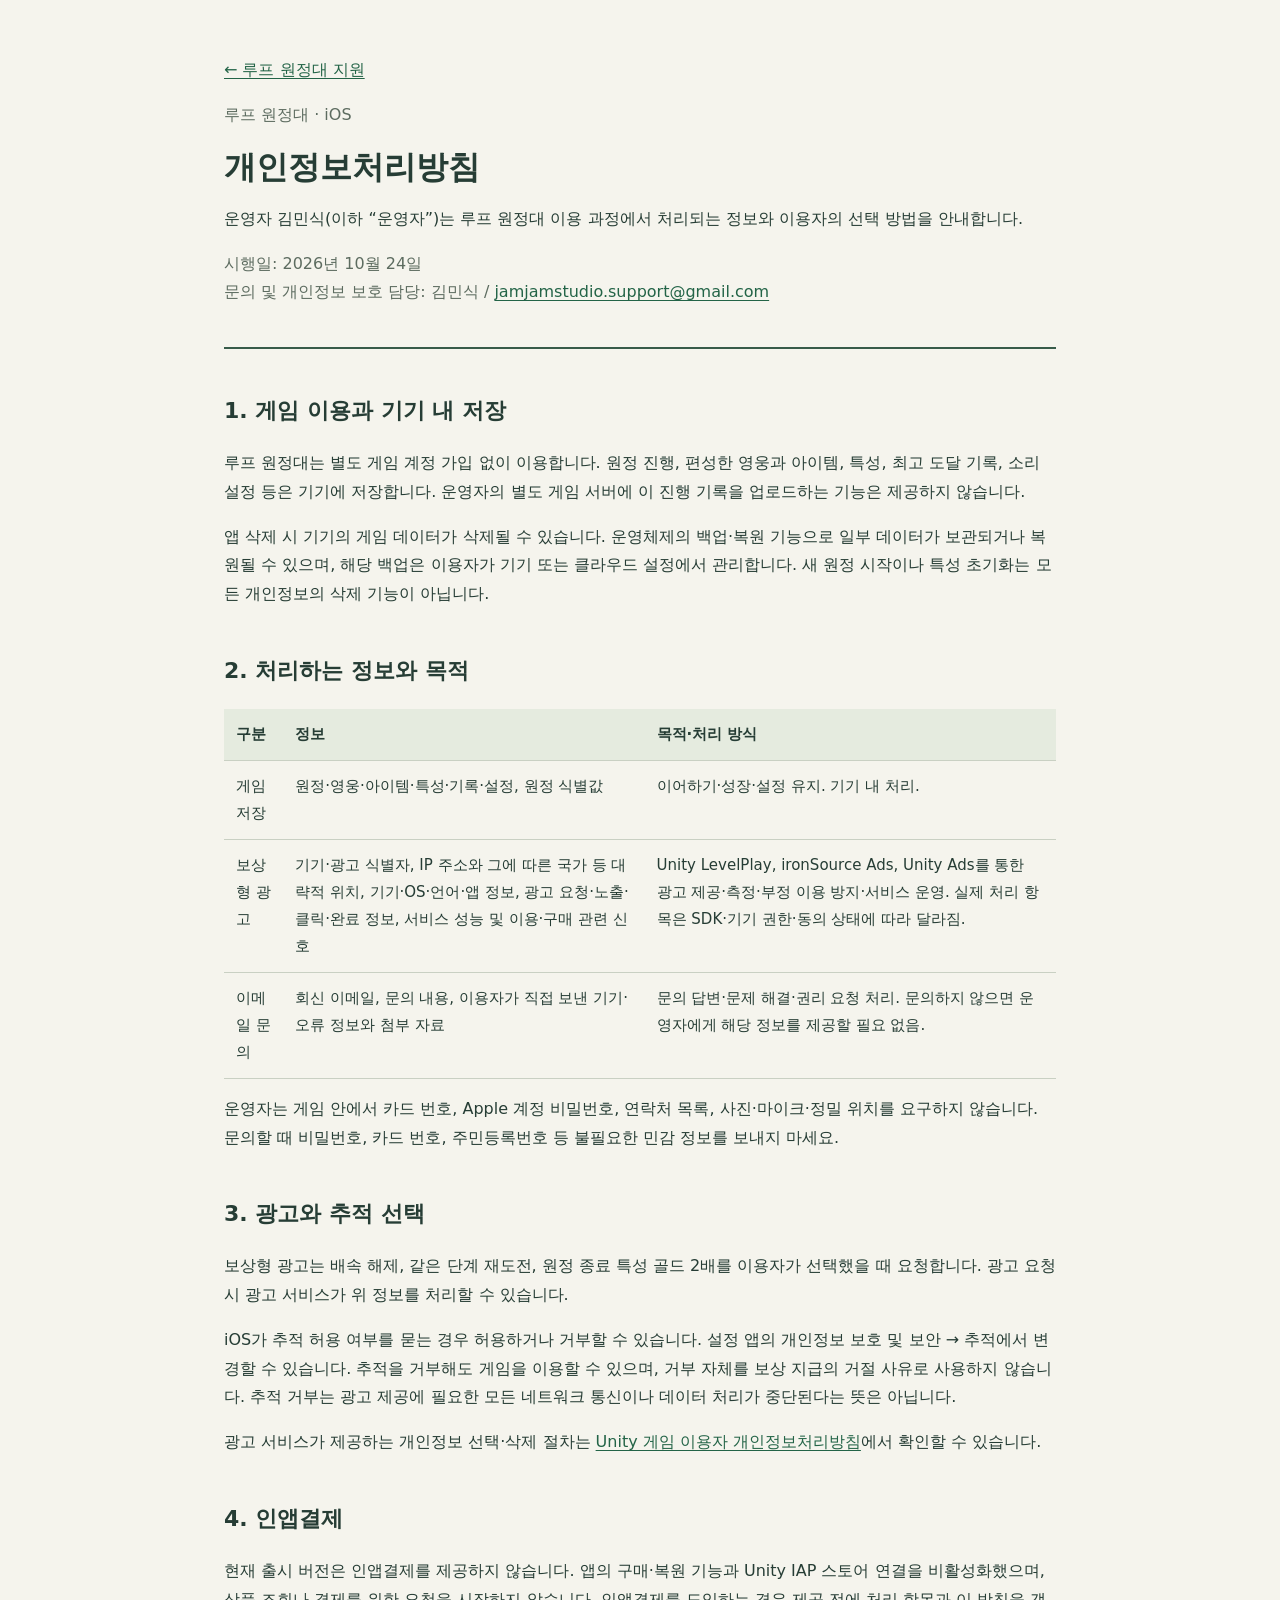
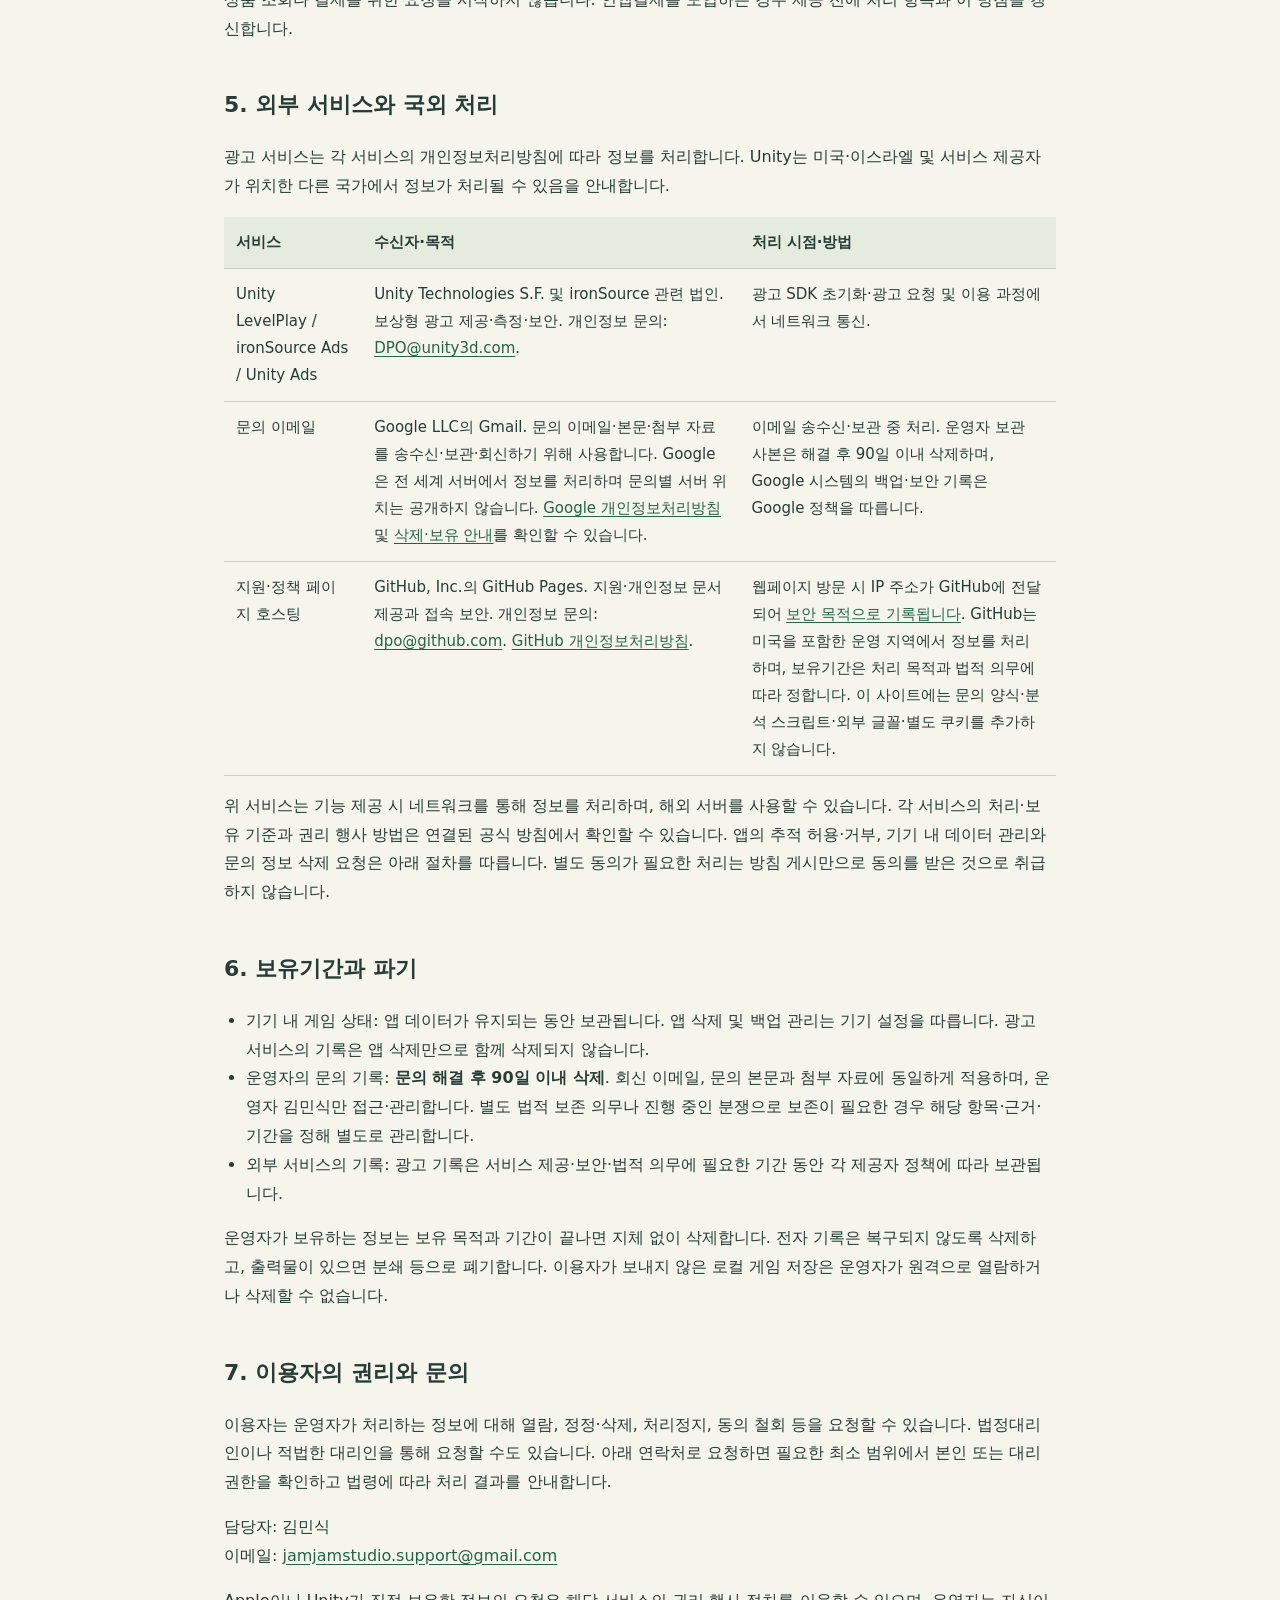
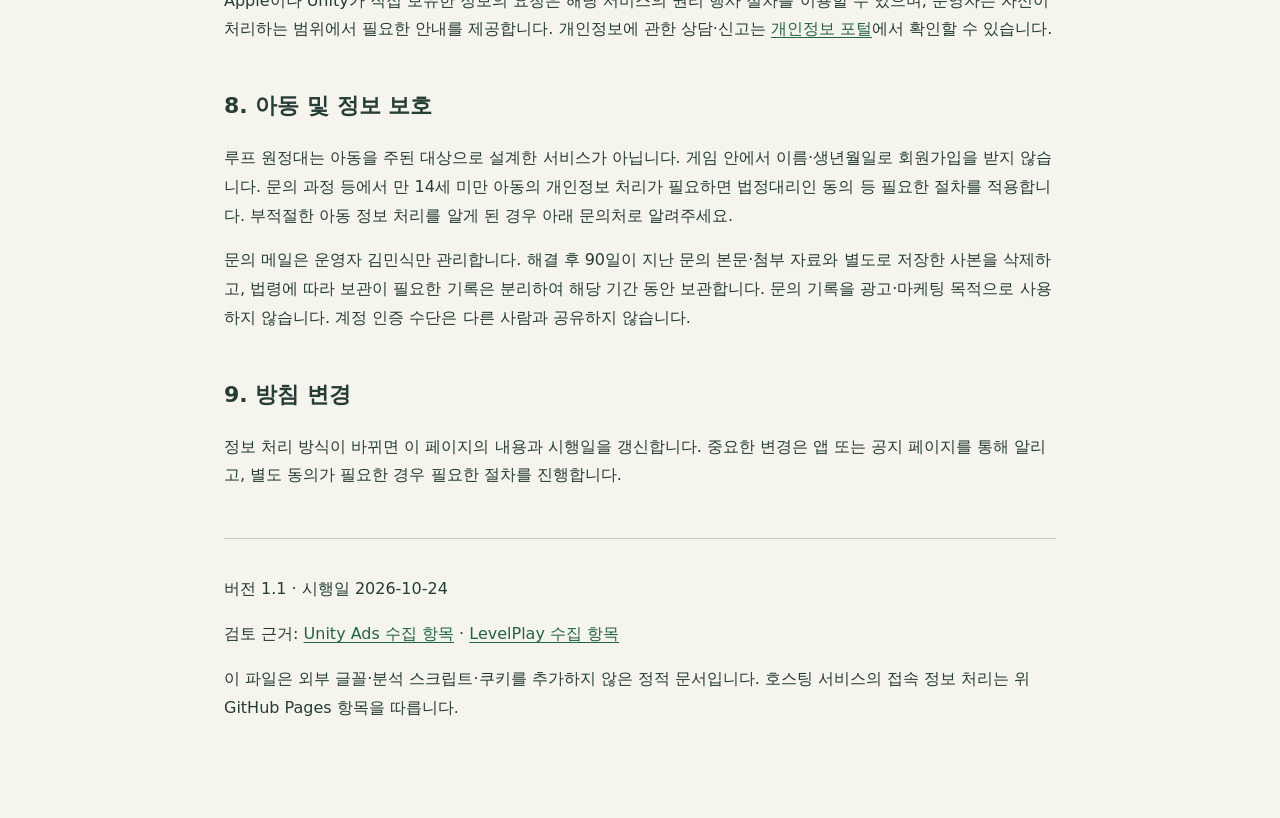
==== commit badbf570: "Align privacy.html with free launch without in-app purchases" ====
--- a/privacy.html
+++ b/privacy.html
@@ -5,30 +5,27 @@
 </style></head>
 <body><main>
 <p><a href="./">← 루프 원정대 지원</a></p>
-<header><p class="meta">루프 원정대 · iOS</p><h1>개인정보처리방침</h1><p>운영자 김민식(이하 “운영자”)는 루프 원정대 이용 과정에서 처리되는 정보와 이용자의 선택 방법을 안내합니다.</p><p class="meta">시행일: 2026년 10월 22일<br>문의 및 개인정보 보호 담당: 김민식 / <a href="mailto:jamjamstudio.support@gmail.com">jamjamstudio.support@gmail.com</a></p></header>
+<header><p class="meta">루프 원정대 · iOS</p><h1>개인정보처리방침</h1><p>운영자 김민식(이하 “운영자”)는 루프 원정대 이용 과정에서 처리되는 정보와 이용자의 선택 방법을 안내합니다.</p><p class="meta">시행일: 2026년 10월 24일<br>문의 및 개인정보 보호 담당: 김민식 / <a href="mailto:jamjamstudio.support@gmail.com">jamjamstudio.support@gmail.com</a></p></header>
 <section><h2>1. 게임 이용과 기기 내 저장</h2><p>루프 원정대는 별도 게임 계정 가입 없이 이용합니다. 원정 진행, 편성한 영웅과 아이템, 특성, 최고 도달 기록, 소리 설정 등은 기기에 저장합니다. 운영자의 별도 게임 서버에 이 진행 기록을 업로드하는 기능은 제공하지 않습니다.</p><p>앱 삭제 시 기기의 게임 데이터가 삭제될 수 있습니다. 운영체제의 백업·복원 기능으로 일부 데이터가 보관되거나 복원될 수 있으며, 해당 백업은 이용자가 기기 또는 클라우드 설정에서 관리합니다. 새 원정 시작이나 특성 초기화는 모든 개인정보의 삭제 기능이 아닙니다.</p></section>
 <section><h2>2. 처리하는 정보와 목적</h2><div class="table"><table><thead><tr><th>구분</th><th>정보</th><th>목적·처리 방식</th></tr></thead><tbody>
 <tr><td>게임 저장</td><td>원정·영웅·아이템·특성·기록·설정, 원정 식별값</td><td>이어하기·성장·설정 유지. 기기 내 처리.</td></tr>
-<tr><td>인앱결제</td><td>상품 식별자, 구매·복원·취소·환불 상태, 거래 식별자 등 거래 확인 정보</td><td>Apple App Store 및 Unity IAP로 구매 권한 확인·복원. 앱은 광고 제거 여부와 마지막 거래 식별자를 기기에 저장.</td></tr>
-<tr><td>결제 SDK 정보</td><td>설치·세션 식별자, 공급업체 기기 식별자(IDFV), 기기·운영체제·언어·앱 버전, 상품·가격·통화·거래 식별자 및 Apple 영수증·서명된 거래 정보</td><td>Unity IAP의 결제 이벤트 전송, 구매 서비스 운영·검증·성과 분석. Apple 결제만 사용하는 구성에서도 Unity 서비스로 전송될 수 있습니다. 광고 식별자(IDFA)는 별도 허용 상태와 설정에 따라 처리됩니다.</td></tr>
 <tr><td>보상형 광고</td><td>기기·광고 식별자, IP 주소와 그에 따른 국가 등 대략적 위치, 기기·OS·언어·앱 정보, 광고 요청·노출·클릭·완료 정보, 서비스 성능 및 이용·구매 관련 신호</td><td>Unity LevelPlay, ironSource Ads, Unity Ads를 통한 광고 제공·측정·부정 이용 방지·서비스 운영. 실제 처리 항목은 SDK·기기 권한·동의 상태에 따라 달라짐.</td></tr>
 <tr><td>이메일 문의</td><td>회신 이메일, 문의 내용, 이용자가 직접 보낸 기기·오류 정보와 첨부 자료</td><td>문의 답변·문제 해결·권리 요청 처리. 문의하지 않으면 운영자에게 해당 정보를 제공할 필요 없음.</td></tr>
 </tbody></table></div><p>운영자는 게임 안에서 카드 번호, Apple 계정 비밀번호, 연락처 목록, 사진·마이크·정밀 위치를 요구하지 않습니다. 문의할 때 비밀번호, 카드 번호, 주민등록번호 등 불필요한 민감 정보를 보내지 마세요.</p></section>
-<section><h2>3. 광고와 추적 선택</h2><p>보상형 광고는 배속 해제, 같은 단계 재도전, 원정 종료 특성 골드 2배를 이용자가 선택했을 때 요청합니다. 광고 요청 시 광고 서비스가 위 정보를 처리할 수 있습니다.</p><p>iOS가 추적 허용 여부를 묻는 경우 허용하거나 거부할 수 있습니다. 설정 앱의 개인정보 보호 및 보안 → 추적에서 변경할 수 있습니다. 추적을 거부해도 게임을 이용할 수 있으며, 거부 자체를 보상 지급의 거절 사유로 사용하지 않습니다. 추적 거부는 광고 제공에 필요한 모든 네트워크 통신이나 데이터 처리가 중단된다는 뜻은 아닙니다.</p><p>광고 영구 제거 구매 권한이 확인되면 위 세 혜택을 광고 없이 이용합니다. 광고 제거는 이미 광고 서비스에 전달된 정보의 삭제나, 결제 확인 통신의 중단을 뜻하지 않습니다.</p><p>광고 서비스가 제공하는 개인정보 선택·삭제 절차는 <a href="https://unity.com/legal/game-player-and-app-user-privacy-policy">Unity 게임 이용자 개인정보처리방침</a>에서 확인할 수 있습니다.</p></section>
-<section><h2>4. 인앱결제</h2><p>광고 영구 제거는 한 번 구매하는 비소모성 상품입니다. 결제와 환불은 Apple의 절차를 따르며, 결제 수단의 상세 정보는 Apple이 처리합니다. 앱에는 구매 권한 확인에 필요한 거래 정보가 전달됩니다. 재설치하거나 기기를 바꾼 경우 같은 Apple 계정으로 구매를 복원할 수 있습니다.</p><p>자세한 Apple의 정보 처리 방식은 <a href="https://www.apple.com/legal/privacy/data/ko/app-store/">App Store 및 개인정보 보호</a>를 확인해 주세요.</p></section>
-<section><h2>5. 외부 서비스와 국외 처리</h2><p>광고·결제 서비스는 각 서비스의 개인정보처리방침에 따라 정보를 처리합니다. Unity는 미국·이스라엘 및 서비스 제공자가 위치한 다른 국가에서 정보가 처리될 수 있음을 안내합니다.</p><div class="table"><table><thead><tr><th>서비스</th><th>수신자·목적</th><th>처리 시점·방법</th></tr></thead><tbody>
+<section><h2>3. 광고와 추적 선택</h2><p>보상형 광고는 배속 해제, 같은 단계 재도전, 원정 종료 특성 골드 2배를 이용자가 선택했을 때 요청합니다. 광고 요청 시 광고 서비스가 위 정보를 처리할 수 있습니다.</p><p>iOS가 추적 허용 여부를 묻는 경우 허용하거나 거부할 수 있습니다. 설정 앱의 개인정보 보호 및 보안 → 추적에서 변경할 수 있습니다. 추적을 거부해도 게임을 이용할 수 있으며, 거부 자체를 보상 지급의 거절 사유로 사용하지 않습니다. 추적 거부는 광고 제공에 필요한 모든 네트워크 통신이나 데이터 처리가 중단된다는 뜻은 아닙니다.</p><p>광고 서비스가 제공하는 개인정보 선택·삭제 절차는 <a href="https://unity.com/legal/game-player-and-app-user-privacy-policy">Unity 게임 이용자 개인정보처리방침</a>에서 확인할 수 있습니다.</p></section>
+<section><h2>4. 인앱결제</h2><p>현재 출시 버전은 인앱결제를 제공하지 않습니다. 앱의 구매·복원 기능과 Unity IAP 스토어 연결을 비활성화했으며, 상품 조회나 결제를 위한 요청을 시작하지 않습니다. 인앱결제를 도입하는 경우 제공 전에 처리 항목과 이 방침을 갱신합니다.</p></section>
+<section><h2>5. 외부 서비스와 국외 처리</h2><p>광고 서비스는 각 서비스의 개인정보처리방침에 따라 정보를 처리합니다. Unity는 미국·이스라엘 및 서비스 제공자가 위치한 다른 국가에서 정보가 처리될 수 있음을 안내합니다.</p><div class="table"><table><thead><tr><th>서비스</th><th>수신자·목적</th><th>처리 시점·방법</th></tr></thead><tbody>
 <tr><td>Unity LevelPlay / ironSource Ads / Unity Ads</td><td>Unity Technologies S.F. 및 ironSource 관련 법인. 보상형 광고 제공·측정·보안. 개인정보 문의: <a href="mailto:DPO@unity3d.com">DPO@unity3d.com</a>.</td><td>광고 SDK 초기화·광고 요청 및 이용 과정에서 네트워크 통신.</td></tr>
-<tr><td>Apple App Store / Unity IAP</td><td>Apple 및 결제 연동 서비스. 상품 조회·거래·구매 권한 확인·복원.</td><td>스토어 연결과 상품·거래 조회, 결제·복원 시 네트워크 통신.</td></tr>
 <tr><td>문의 이메일</td><td>Google LLC의 Gmail. 문의 이메일·본문·첨부 자료를 송수신·보관·회신하기 위해 사용합니다. Google은 전 세계 서버에서 정보를 처리하며 문의별 서버 위치는 공개하지 않습니다. <a href="https://policies.google.com/privacy?hl=ko">Google 개인정보처리방침</a> 및 <a href="https://policies.google.com/privacy?hl=ko#infodelete">삭제·보유 안내</a>를 확인할 수 있습니다.</td><td>이메일 송수신·보관 중 처리. 운영자 보관 사본은 해결 후 90일 이내 삭제하며, Google 시스템의 백업·보안 기록은 Google 정책을 따릅니다.</td></tr>
 <tr><td>지원·정책 페이지 호스팅</td><td>GitHub, Inc.의 GitHub Pages. 지원·개인정보 문서 제공과 접속 보안. 개인정보 문의: <a href="mailto:dpo@github.com">dpo@github.com</a>. <a href="https://docs.github.com/en/site-policy/privacy-policies/github-general-privacy-statement">GitHub 개인정보처리방침</a>.</td><td>웹페이지 방문 시 IP 주소가 GitHub에 전달되어 <a href="https://docs.github.com/en/pages/getting-started-with-github-pages/what-is-github-pages#data-collection">보안 목적으로 기록됩니다</a>. GitHub는 미국을 포함한 운영 지역에서 정보를 처리하며, 보유기간은 처리 목적과 법적 의무에 따라 정합니다. 이 사이트에는 문의 양식·분석 스크립트·외부 글꼴·별도 쿠키를 추가하지 않습니다.</td></tr>
 </tbody></table></div><p>위 서비스는 기능 제공 시 네트워크를 통해 정보를 처리하며, 해외 서버를 사용할 수 있습니다. 각 서비스의 처리·보유 기준과 권리 행사 방법은 연결된 공식 방침에서 확인할 수 있습니다. 앱의 추적 허용·거부, 기기 내 데이터 관리와 문의 정보 삭제 요청은 아래 절차를 따릅니다. 별도 동의가 필요한 처리는 방침 게시만으로 동의를 받은 것으로 취급하지 않습니다.</p></section>
 <section><h2>6. 보유기간과 파기</h2><ul>
-<li>기기 내 게임·구매 상태: 앱 데이터가 유지되는 동안 보관됩니다. 앱 삭제 및 백업 관리는 기기 설정을 따릅니다. Apple의 거래 기록과 광고 서비스의 기록은 앱 삭제만으로 함께 삭제되지 않습니다.</li>
+<li>기기 내 게임 상태: 앱 데이터가 유지되는 동안 보관됩니다. 앱 삭제 및 백업 관리는 기기 설정을 따릅니다. 광고 서비스의 기록은 앱 삭제만으로 함께 삭제되지 않습니다.</li>
 <li>운영자의 문의 기록: <strong>문의 해결 후 90일 이내 삭제</strong>. 회신 이메일, 문의 본문과 첨부 자료에 동일하게 적용하며, 운영자 김민식만 접근·관리합니다. 별도 법적 보존 의무나 진행 중인 분쟁으로 보존이 필요한 경우 해당 항목·근거·기간을 정해 별도로 관리합니다.</li>
-<li>외부 서비스의 기록: 광고 기록은 서비스 제공·보안·법적 의무에 필요한 기간 동안 각 제공자 정책에 따라 보관됩니다. Unity IAP 공식 안내는 주문 기록 등은 관리자 또는 정보주체의 삭제 요청까지, 서비스 로그는 90일 보관한다고 설명합니다. 이 기간은 운영자의 문의 메일 보유기간과 별개이며 모든 광고·결제 기록이 90일 후 삭제된다는 의미는 아닙니다. Apple 거래 기록은 Apple의 보유 기준을 따릅니다.</li>
+<li>외부 서비스의 기록: 광고 기록은 서비스 제공·보안·법적 의무에 필요한 기간 동안 각 제공자 정책에 따라 보관됩니다.</li>
 </ul><p>운영자가 보유하는 정보는 보유 목적과 기간이 끝나면 지체 없이 삭제합니다. 전자 기록은 복구되지 않도록 삭제하고, 출력물이 있으면 분쇄 등으로 폐기합니다. 이용자가 보내지 않은 로컬 게임 저장은 운영자가 원격으로 열람하거나 삭제할 수 없습니다.</p></section>
 <section><h2>7. 이용자의 권리와 문의</h2><p>이용자는 운영자가 처리하는 정보에 대해 열람, 정정·삭제, 처리정지, 동의 철회 등을 요청할 수 있습니다. 법정대리인이나 적법한 대리인을 통해 요청할 수도 있습니다. 아래 연락처로 요청하면 필요한 최소 범위에서 본인 또는 대리 권한을 확인하고 법령에 따라 처리 결과를 안내합니다.</p><p>담당자: 김민식<br>이메일: <a href="mailto:jamjamstudio.support@gmail.com">jamjamstudio.support@gmail.com</a></p><p>Apple이나 Unity가 직접 보유한 정보의 요청은 해당 서비스의 권리 행사 절차를 이용할 수 있으며, 운영자는 자신이 처리하는 범위에서 필요한 안내를 제공합니다. 개인정보에 관한 상담·신고는 <a href="https://www.privacy.go.kr/">개인정보 포털</a>에서 확인할 수 있습니다.</p></section>
 <section><h2>8. 아동 및 정보 보호</h2><p>루프 원정대는 아동을 주된 대상으로 설계한 서비스가 아닙니다. 게임 안에서 이름·생년월일로 회원가입을 받지 않습니다. 문의 과정 등에서 만 14세 미만 아동의 개인정보 처리가 필요하면 법정대리인 동의 등 필요한 절차를 적용합니다. 부적절한 아동 정보 처리를 알게 된 경우 아래 문의처로 알려주세요.</p><p>문의 메일은 운영자 김민식만 관리합니다. 해결 후 90일이 지난 문의 본문·첨부 자료와 별도로 저장한 사본을 삭제하고, 법령에 따라 보관이 필요한 기록은 분리하여 해당 기간 동안 보관합니다. 문의 기록을 광고·마케팅 목적으로 사용하지 않습니다. 계정 인증 수단은 다른 사람과 공유하지 않습니다.</p></section>
 <section><h2>9. 방침 변경</h2><p>정보 처리 방식이 바뀌면 이 페이지의 내용과 시행일을 갱신합니다. 중요한 변경은 앱 또는 공지 페이지를 통해 알리고, 별도 동의가 필요한 경우 필요한 절차를 진행합니다.</p></section>
-<footer><p>버전 1.0 · 시행일 2026-10-22</p><p>검토 근거: <a href="https://docs.unity.com/en-us/grow/ads/privacy/apple-privacy-survey">Unity Ads 수집 항목</a> · <a href="https://docs.unity.com/en-us/grow/levelplay/sdk/ios/apple-privacy-questionnaire">LevelPlay 수집 항목</a> · <a href="https://docs.unity.com/en-us/iap/privacy-and-consent/overview">Unity IAP 개인정보 안내</a></p><p>이 파일은 외부 글꼴·분석 스크립트·쿠키를 추가하지 않은 정적 문서입니다. 호스팅 서비스의 접속 정보 처리는 위 GitHub Pages 항목을 따릅니다.</p></footer>
+<footer><p>버전 1.1 · 시행일 2026-10-24</p><p>검토 근거: <a href="https://docs.unity.com/en-us/grow/ads/privacy/apple-privacy-survey">Unity Ads 수집 항목</a> · <a href="https://docs.unity.com/en-us/grow/levelplay/sdk/ios/apple-privacy-questionnaire">LevelPlay 수집 항목</a></p><p>이 파일은 외부 글꼴·분석 스크립트·쿠키를 추가하지 않은 정적 문서입니다. 호스팅 서비스의 접속 정보 처리는 위 GitHub Pages 항목을 따릅니다.</p></footer>
 </main></body></html>
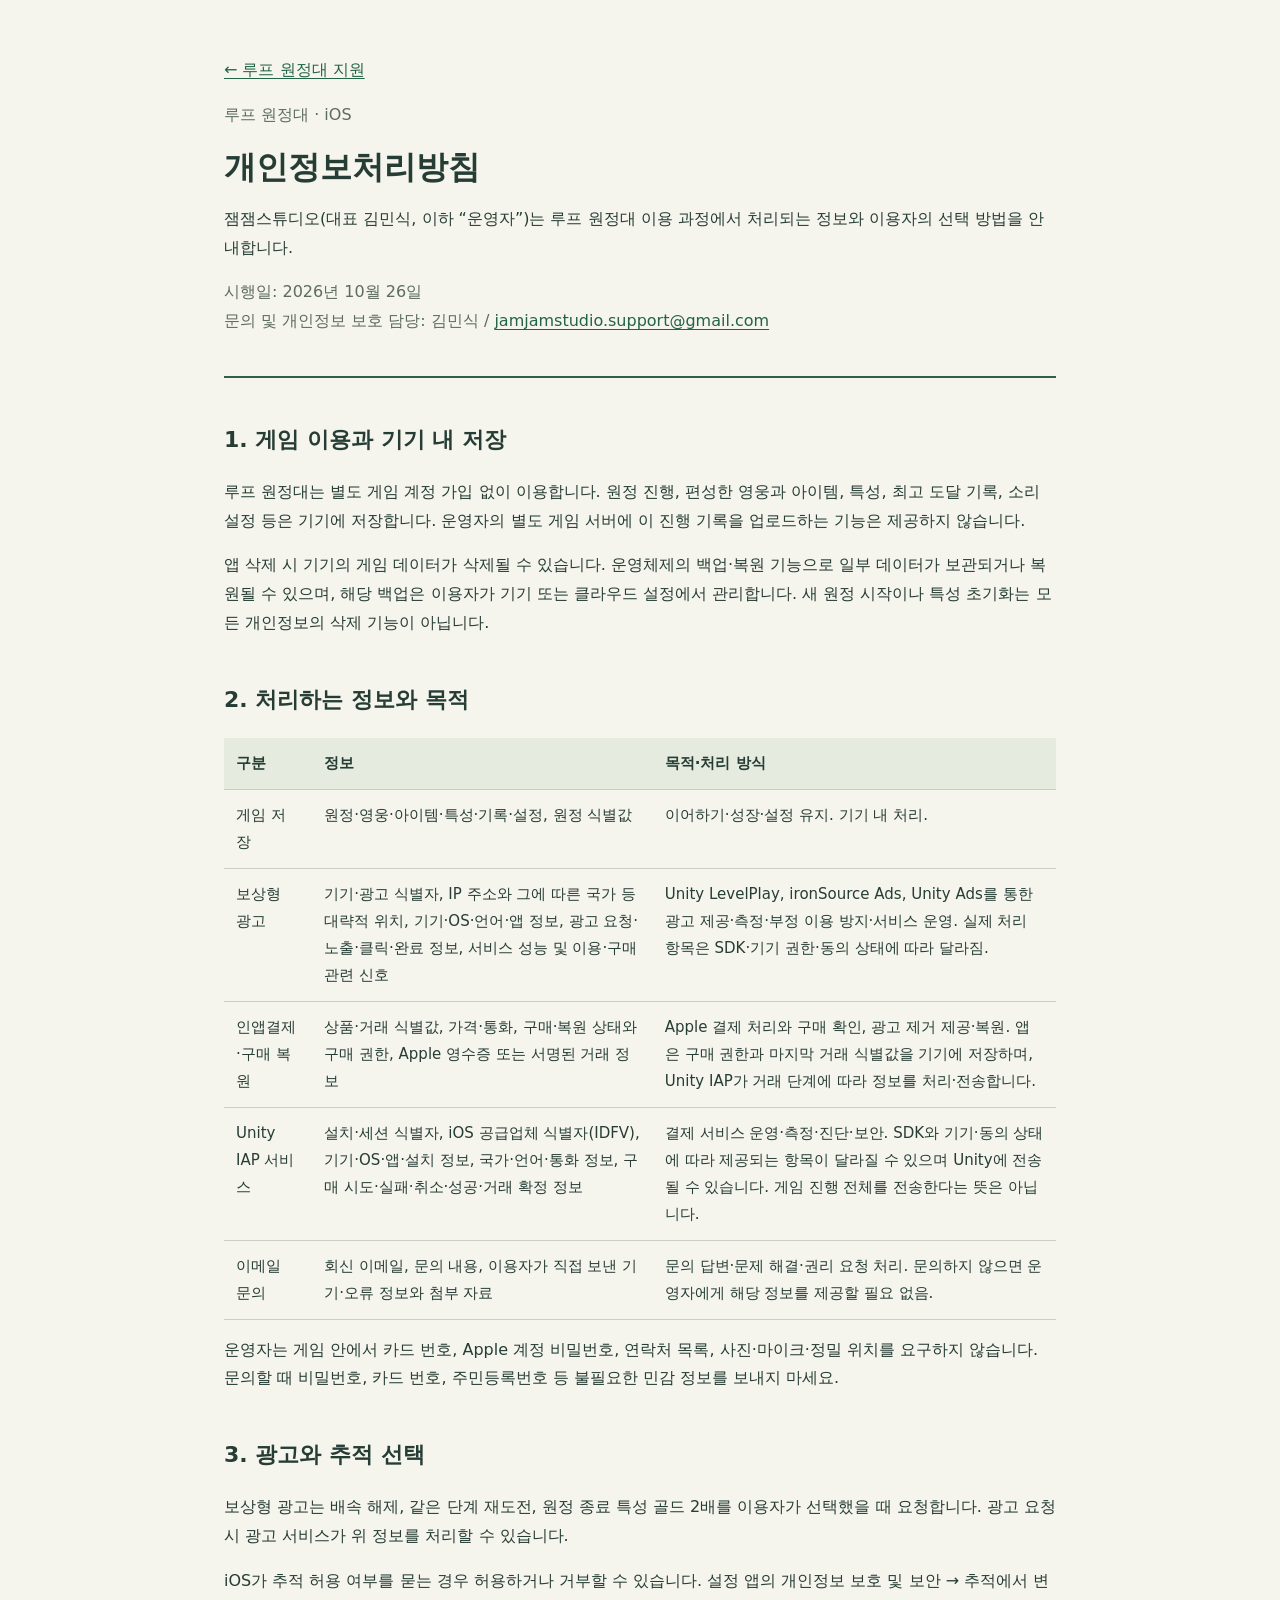
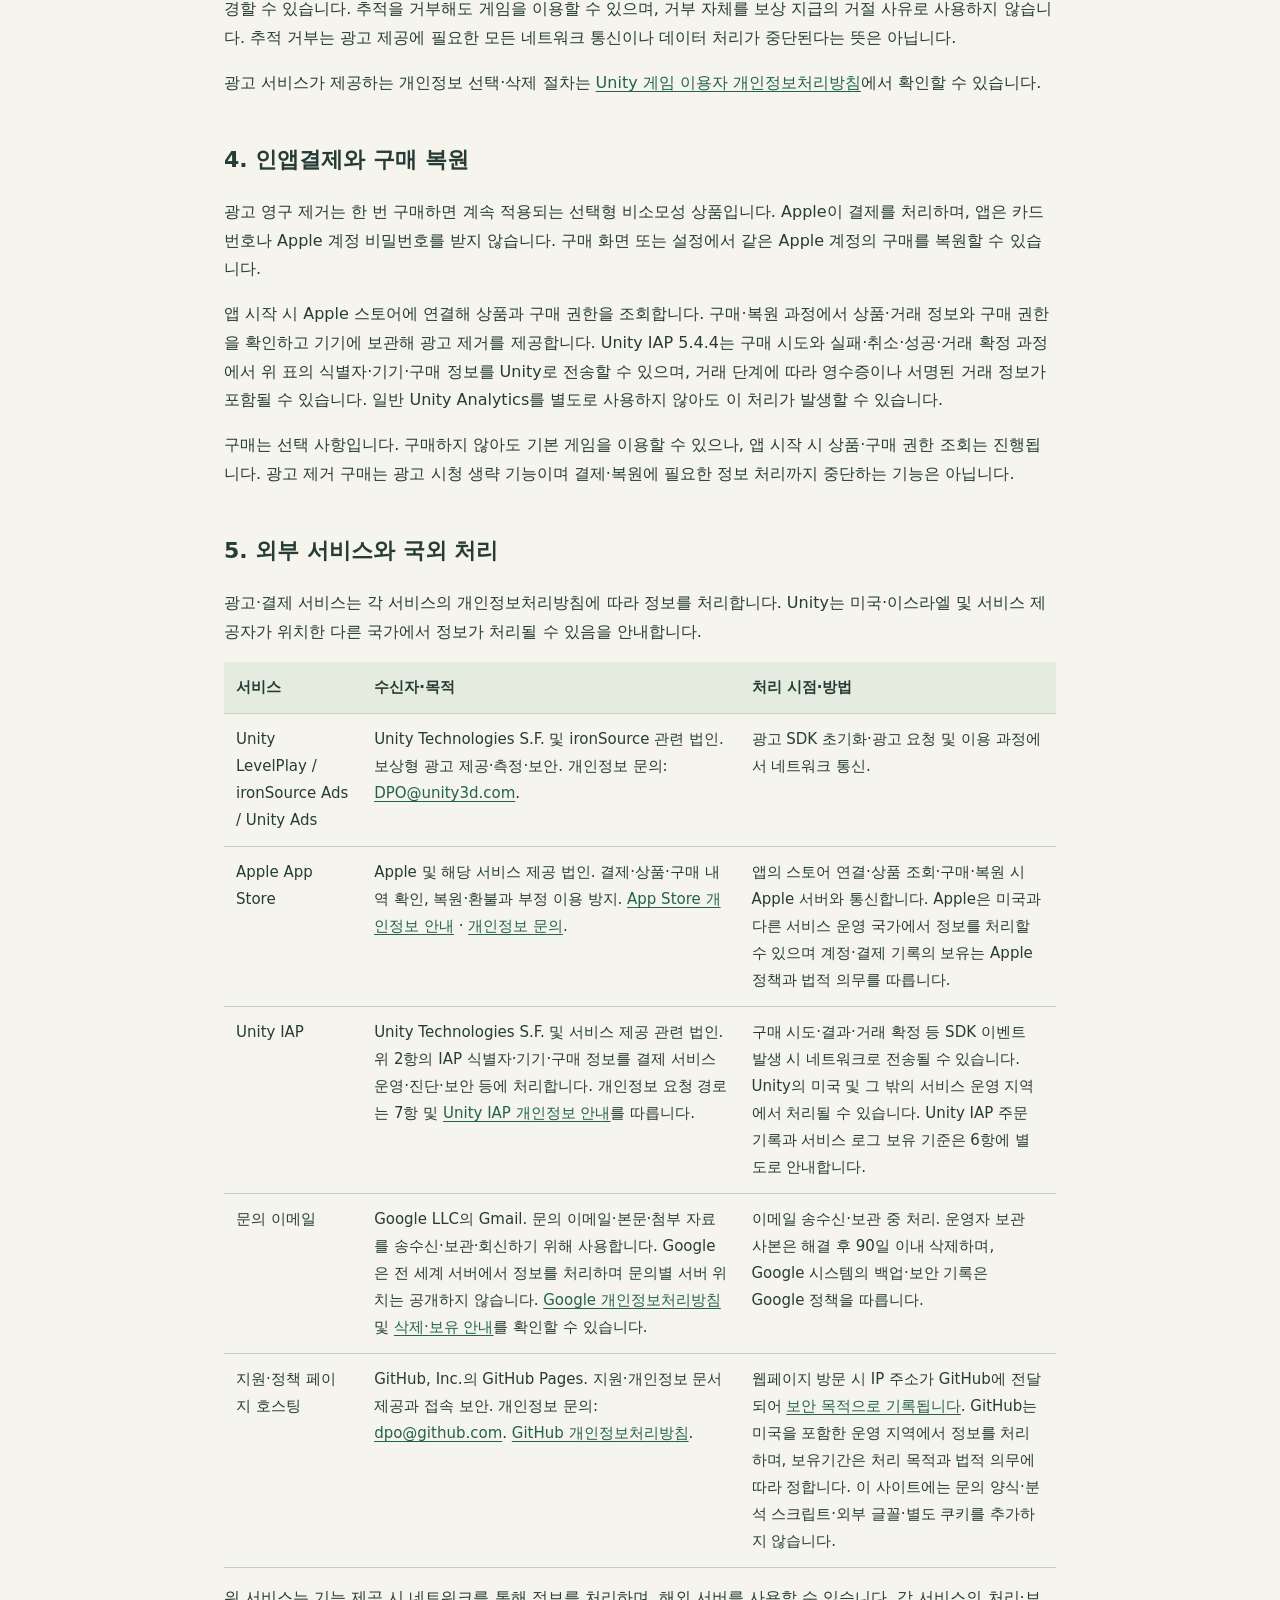
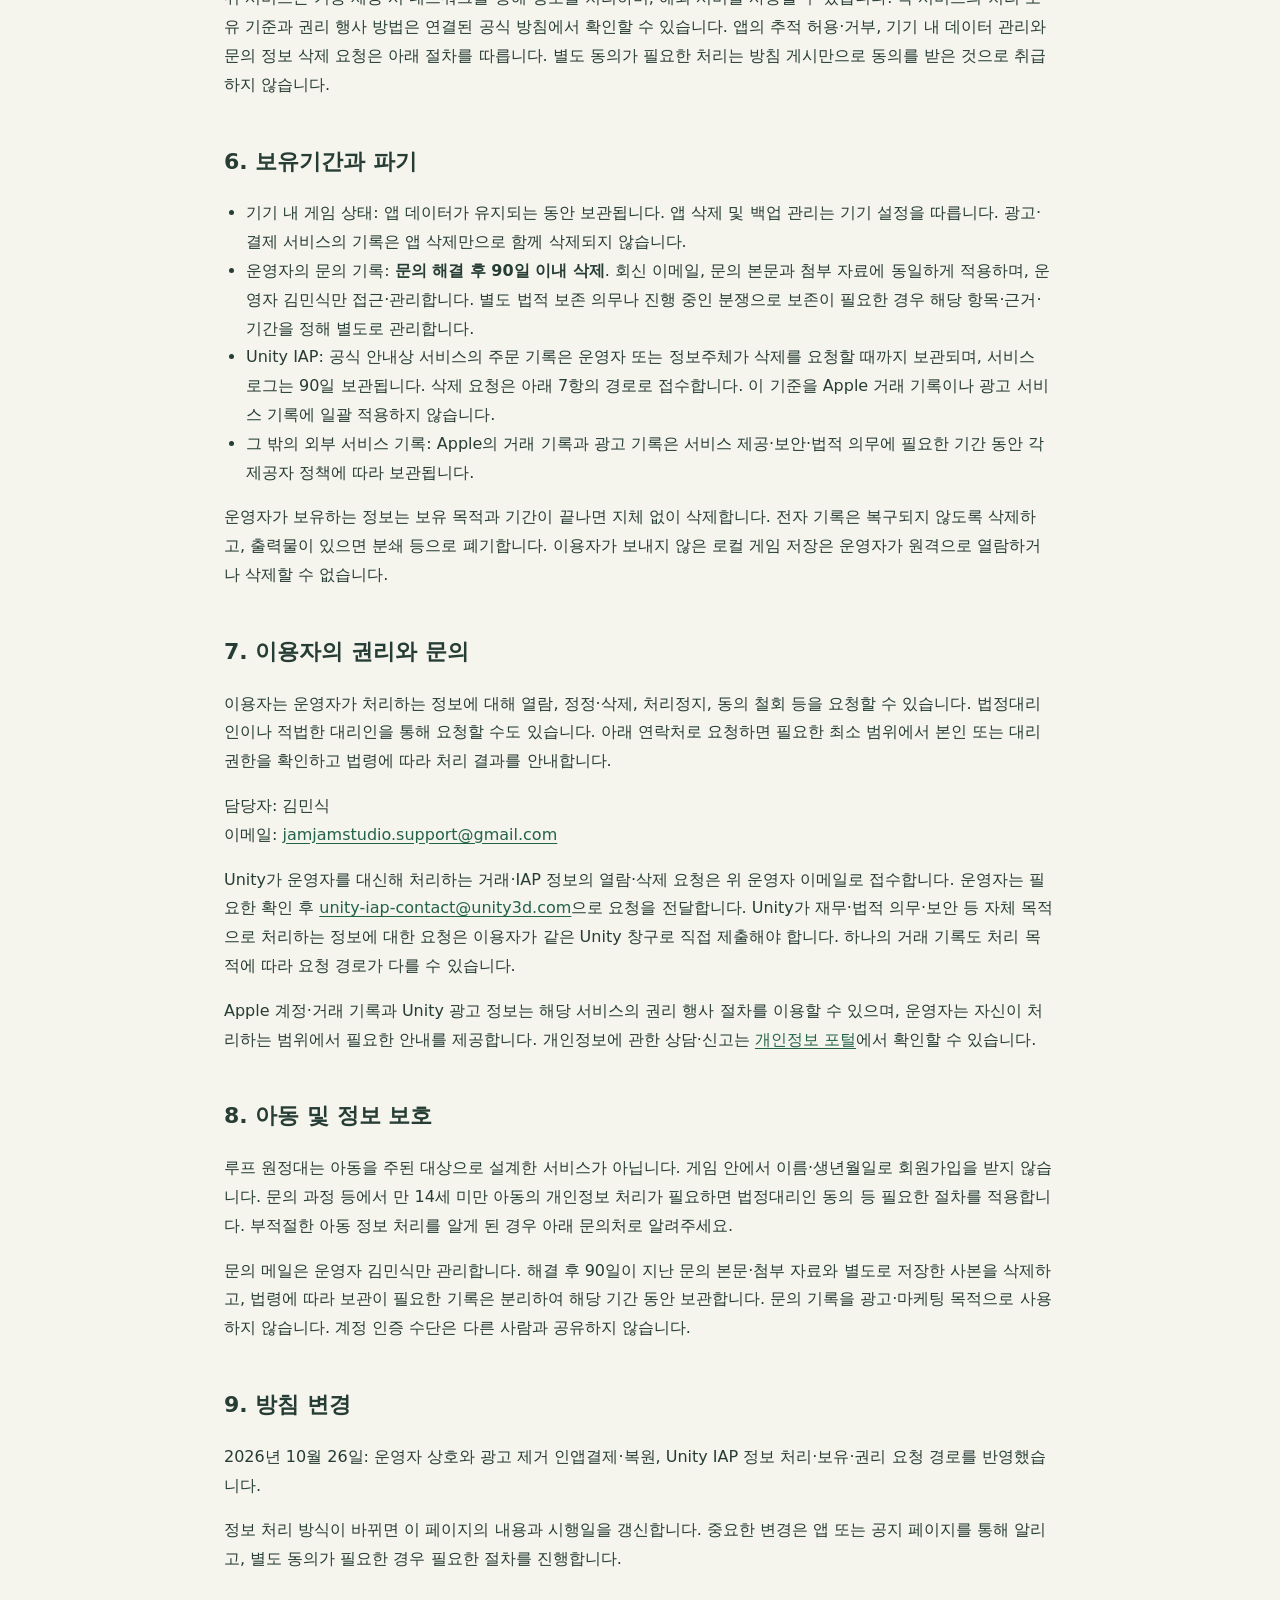
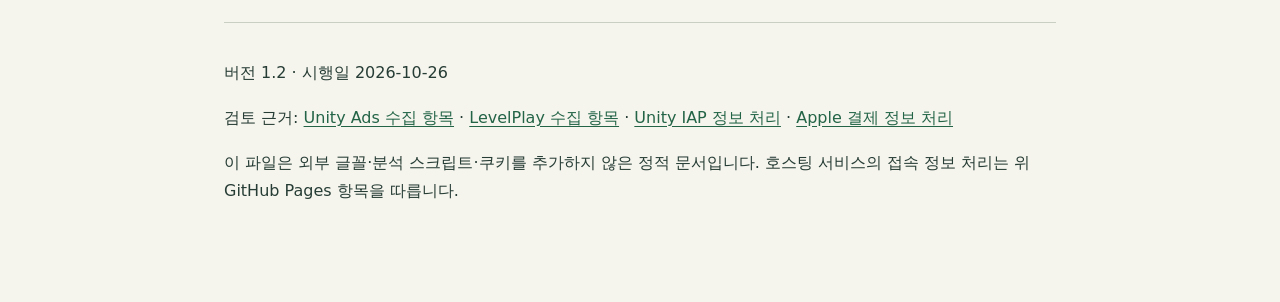
==== commit 47091cc8: "Document ad-removal purchases and Unity IAP data processing" ====
--- a/privacy.html
+++ b/privacy.html
@@ -5,27 +5,32 @@
 </style></head>
 <body><main>
 <p><a href="./">← 루프 원정대 지원</a></p>
-<header><p class="meta">루프 원정대 · iOS</p><h1>개인정보처리방침</h1><p>운영자 김민식(이하 “운영자”)는 루프 원정대 이용 과정에서 처리되는 정보와 이용자의 선택 방법을 안내합니다.</p><p class="meta">시행일: 2026년 10월 24일<br>문의 및 개인정보 보호 담당: 김민식 / <a href="mailto:jamjamstudio.support@gmail.com">jamjamstudio.support@gmail.com</a></p></header>
+<header><p class="meta">루프 원정대 · iOS</p><h1>개인정보처리방침</h1><p>잼잼스튜디오(대표 김민식, 이하 “운영자”)는 루프 원정대 이용 과정에서 처리되는 정보와 이용자의 선택 방법을 안내합니다.</p><p class="meta">시행일: 2026년 10월 26일<br>문의 및 개인정보 보호 담당: 김민식 / <a href="mailto:jamjamstudio.support@gmail.com">jamjamstudio.support@gmail.com</a></p></header>
 <section><h2>1. 게임 이용과 기기 내 저장</h2><p>루프 원정대는 별도 게임 계정 가입 없이 이용합니다. 원정 진행, 편성한 영웅과 아이템, 특성, 최고 도달 기록, 소리 설정 등은 기기에 저장합니다. 운영자의 별도 게임 서버에 이 진행 기록을 업로드하는 기능은 제공하지 않습니다.</p><p>앱 삭제 시 기기의 게임 데이터가 삭제될 수 있습니다. 운영체제의 백업·복원 기능으로 일부 데이터가 보관되거나 복원될 수 있으며, 해당 백업은 이용자가 기기 또는 클라우드 설정에서 관리합니다. 새 원정 시작이나 특성 초기화는 모든 개인정보의 삭제 기능이 아닙니다.</p></section>
 <section><h2>2. 처리하는 정보와 목적</h2><div class="table"><table><thead><tr><th>구분</th><th>정보</th><th>목적·처리 방식</th></tr></thead><tbody>
 <tr><td>게임 저장</td><td>원정·영웅·아이템·특성·기록·설정, 원정 식별값</td><td>이어하기·성장·설정 유지. 기기 내 처리.</td></tr>
 <tr><td>보상형 광고</td><td>기기·광고 식별자, IP 주소와 그에 따른 국가 등 대략적 위치, 기기·OS·언어·앱 정보, 광고 요청·노출·클릭·완료 정보, 서비스 성능 및 이용·구매 관련 신호</td><td>Unity LevelPlay, ironSource Ads, Unity Ads를 통한 광고 제공·측정·부정 이용 방지·서비스 운영. 실제 처리 항목은 SDK·기기 권한·동의 상태에 따라 달라짐.</td></tr>
+<tr><td>인앱결제·구매 복원</td><td>상품·거래 식별값, 가격·통화, 구매·복원 상태와 구매 권한, Apple 영수증 또는 서명된 거래 정보</td><td>Apple 결제 처리와 구매 확인, 광고 제거 제공·복원. 앱은 구매 권한과 마지막 거래 식별값을 기기에 저장하며, Unity IAP가 거래 단계에 따라 정보를 처리·전송합니다.</td></tr>
+<tr><td>Unity IAP 서비스</td><td>설치·세션 식별자, iOS 공급업체 식별자(IDFV), 기기·OS·앱·설치 정보, 국가·언어·통화 정보, 구매 시도·실패·취소·성공·거래 확정 정보</td><td>결제 서비스 운영·측정·진단·보안. SDK와 기기·동의 상태에 따라 제공되는 항목이 달라질 수 있으며 Unity에 전송될 수 있습니다. 게임 진행 전체를 전송한다는 뜻은 아닙니다.</td></tr>
 <tr><td>이메일 문의</td><td>회신 이메일, 문의 내용, 이용자가 직접 보낸 기기·오류 정보와 첨부 자료</td><td>문의 답변·문제 해결·권리 요청 처리. 문의하지 않으면 운영자에게 해당 정보를 제공할 필요 없음.</td></tr>
 </tbody></table></div><p>운영자는 게임 안에서 카드 번호, Apple 계정 비밀번호, 연락처 목록, 사진·마이크·정밀 위치를 요구하지 않습니다. 문의할 때 비밀번호, 카드 번호, 주민등록번호 등 불필요한 민감 정보를 보내지 마세요.</p></section>
 <section><h2>3. 광고와 추적 선택</h2><p>보상형 광고는 배속 해제, 같은 단계 재도전, 원정 종료 특성 골드 2배를 이용자가 선택했을 때 요청합니다. 광고 요청 시 광고 서비스가 위 정보를 처리할 수 있습니다.</p><p>iOS가 추적 허용 여부를 묻는 경우 허용하거나 거부할 수 있습니다. 설정 앱의 개인정보 보호 및 보안 → 추적에서 변경할 수 있습니다. 추적을 거부해도 게임을 이용할 수 있으며, 거부 자체를 보상 지급의 거절 사유로 사용하지 않습니다. 추적 거부는 광고 제공에 필요한 모든 네트워크 통신이나 데이터 처리가 중단된다는 뜻은 아닙니다.</p><p>광고 서비스가 제공하는 개인정보 선택·삭제 절차는 <a href="https://unity.com/legal/game-player-and-app-user-privacy-policy">Unity 게임 이용자 개인정보처리방침</a>에서 확인할 수 있습니다.</p></section>
-<section><h2>4. 인앱결제</h2><p>현재 출시 버전은 인앱결제를 제공하지 않습니다. 앱의 구매·복원 기능과 Unity IAP 스토어 연결을 비활성화했으며, 상품 조회나 결제를 위한 요청을 시작하지 않습니다. 인앱결제를 도입하는 경우 제공 전에 처리 항목과 이 방침을 갱신합니다.</p></section>
-<section><h2>5. 외부 서비스와 국외 처리</h2><p>광고 서비스는 각 서비스의 개인정보처리방침에 따라 정보를 처리합니다. Unity는 미국·이스라엘 및 서비스 제공자가 위치한 다른 국가에서 정보가 처리될 수 있음을 안내합니다.</p><div class="table"><table><thead><tr><th>서비스</th><th>수신자·목적</th><th>처리 시점·방법</th></tr></thead><tbody>
+<section><h2>4. 인앱결제와 구매 복원</h2><p>광고 영구 제거는 한 번 구매하면 계속 적용되는 선택형 비소모성 상품입니다. Apple이 결제를 처리하며, 앱은 카드 번호나 Apple 계정 비밀번호를 받지 않습니다. 구매 화면 또는 설정에서 같은 Apple 계정의 구매를 복원할 수 있습니다.</p><p>앱 시작 시 Apple 스토어에 연결해 상품과 구매 권한을 조회합니다. 구매·복원 과정에서 상품·거래 정보와 구매 권한을 확인하고 기기에 보관해 광고 제거를 제공합니다. Unity IAP 5.4.4는 구매 시도와 실패·취소·성공·거래 확정 과정에서 위 표의 식별자·기기·구매 정보를 Unity로 전송할 수 있으며, 거래 단계에 따라 영수증이나 서명된 거래 정보가 포함될 수 있습니다. 일반 Unity Analytics를 별도로 사용하지 않아도 이 처리가 발생할 수 있습니다.</p><p>구매는 선택 사항입니다. 구매하지 않아도 기본 게임을 이용할 수 있으나, 앱 시작 시 상품·구매 권한 조회는 진행됩니다. 광고 제거 구매는 광고 시청 생략 기능이며 결제·복원에 필요한 정보 처리까지 중단하는 기능은 아닙니다.</p></section>
+<section><h2>5. 외부 서비스와 국외 처리</h2><p>광고·결제 서비스는 각 서비스의 개인정보처리방침에 따라 정보를 처리합니다. Unity는 미국·이스라엘 및 서비스 제공자가 위치한 다른 국가에서 정보가 처리될 수 있음을 안내합니다.</p><div class="table"><table><thead><tr><th>서비스</th><th>수신자·목적</th><th>처리 시점·방법</th></tr></thead><tbody>
 <tr><td>Unity LevelPlay / ironSource Ads / Unity Ads</td><td>Unity Technologies S.F. 및 ironSource 관련 법인. 보상형 광고 제공·측정·보안. 개인정보 문의: <a href="mailto:DPO@unity3d.com">DPO@unity3d.com</a>.</td><td>광고 SDK 초기화·광고 요청 및 이용 과정에서 네트워크 통신.</td></tr>
+<tr><td>Apple App Store</td><td>Apple 및 해당 서비스 제공 법인. 결제·상품·구매 내역 확인, 복원·환불과 부정 이용 방지. <a href="https://www.apple.com/legal/privacy/data/en/app-store/">App Store 개인정보 안내</a> · <a href="https://www.apple.com/legal/privacy/contact/">개인정보 문의</a>.</td><td>앱의 스토어 연결·상품 조회·구매·복원 시 Apple 서버와 통신합니다. Apple은 미국과 다른 서비스 운영 국가에서 정보를 처리할 수 있으며 계정·결제 기록의 보유는 Apple 정책과 법적 의무를 따릅니다.</td></tr>
+<tr><td>Unity IAP</td><td>Unity Technologies S.F. 및 서비스 제공 관련 법인. 위 2항의 IAP 식별자·기기·구매 정보를 결제 서비스 운영·진단·보안 등에 처리합니다. 개인정보 요청 경로는 7항 및 <a href="https://docs.unity.com/en-us/iap/privacy-and-consent/overview">Unity IAP 개인정보 안내</a>를 따릅니다.</td><td>구매 시도·결과·거래 확정 등 SDK 이벤트 발생 시 네트워크로 전송될 수 있습니다. Unity의 미국 및 그 밖의 서비스 운영 지역에서 처리될 수 있습니다. Unity IAP 주문 기록과 서비스 로그 보유 기준은 6항에 별도로 안내합니다.</td></tr>
 <tr><td>문의 이메일</td><td>Google LLC의 Gmail. 문의 이메일·본문·첨부 자료를 송수신·보관·회신하기 위해 사용합니다. Google은 전 세계 서버에서 정보를 처리하며 문의별 서버 위치는 공개하지 않습니다. <a href="https://policies.google.com/privacy?hl=ko">Google 개인정보처리방침</a> 및 <a href="https://policies.google.com/privacy?hl=ko#infodelete">삭제·보유 안내</a>를 확인할 수 있습니다.</td><td>이메일 송수신·보관 중 처리. 운영자 보관 사본은 해결 후 90일 이내 삭제하며, Google 시스템의 백업·보안 기록은 Google 정책을 따릅니다.</td></tr>
 <tr><td>지원·정책 페이지 호스팅</td><td>GitHub, Inc.의 GitHub Pages. 지원·개인정보 문서 제공과 접속 보안. 개인정보 문의: <a href="mailto:dpo@github.com">dpo@github.com</a>. <a href="https://docs.github.com/en/site-policy/privacy-policies/github-general-privacy-statement">GitHub 개인정보처리방침</a>.</td><td>웹페이지 방문 시 IP 주소가 GitHub에 전달되어 <a href="https://docs.github.com/en/pages/getting-started-with-github-pages/what-is-github-pages#data-collection">보안 목적으로 기록됩니다</a>. GitHub는 미국을 포함한 운영 지역에서 정보를 처리하며, 보유기간은 처리 목적과 법적 의무에 따라 정합니다. 이 사이트에는 문의 양식·분석 스크립트·외부 글꼴·별도 쿠키를 추가하지 않습니다.</td></tr>
 </tbody></table></div><p>위 서비스는 기능 제공 시 네트워크를 통해 정보를 처리하며, 해외 서버를 사용할 수 있습니다. 각 서비스의 처리·보유 기준과 권리 행사 방법은 연결된 공식 방침에서 확인할 수 있습니다. 앱의 추적 허용·거부, 기기 내 데이터 관리와 문의 정보 삭제 요청은 아래 절차를 따릅니다. 별도 동의가 필요한 처리는 방침 게시만으로 동의를 받은 것으로 취급하지 않습니다.</p></section>
 <section><h2>6. 보유기간과 파기</h2><ul>
-<li>기기 내 게임 상태: 앱 데이터가 유지되는 동안 보관됩니다. 앱 삭제 및 백업 관리는 기기 설정을 따릅니다. 광고 서비스의 기록은 앱 삭제만으로 함께 삭제되지 않습니다.</li>
+<li>기기 내 게임 상태: 앱 데이터가 유지되는 동안 보관됩니다. 앱 삭제 및 백업 관리는 기기 설정을 따릅니다. 광고·결제 서비스의 기록은 앱 삭제만으로 함께 삭제되지 않습니다.</li>
 <li>운영자의 문의 기록: <strong>문의 해결 후 90일 이내 삭제</strong>. 회신 이메일, 문의 본문과 첨부 자료에 동일하게 적용하며, 운영자 김민식만 접근·관리합니다. 별도 법적 보존 의무나 진행 중인 분쟁으로 보존이 필요한 경우 해당 항목·근거·기간을 정해 별도로 관리합니다.</li>
-<li>외부 서비스의 기록: 광고 기록은 서비스 제공·보안·법적 의무에 필요한 기간 동안 각 제공자 정책에 따라 보관됩니다.</li>
+<li>Unity IAP: 공식 안내상 서비스의 주문 기록은 운영자 또는 정보주체가 삭제를 요청할 때까지 보관되며, 서비스 로그는 90일 보관됩니다. 삭제 요청은 아래 7항의 경로로 접수합니다. 이 기준을 Apple 거래 기록이나 광고 서비스 기록에 일괄 적용하지 않습니다.</li>
+<li>그 밖의 외부 서비스 기록: Apple의 거래 기록과 광고 기록은 서비스 제공·보안·법적 의무에 필요한 기간 동안 각 제공자 정책에 따라 보관됩니다.</li>
 </ul><p>운영자가 보유하는 정보는 보유 목적과 기간이 끝나면 지체 없이 삭제합니다. 전자 기록은 복구되지 않도록 삭제하고, 출력물이 있으면 분쇄 등으로 폐기합니다. 이용자가 보내지 않은 로컬 게임 저장은 운영자가 원격으로 열람하거나 삭제할 수 없습니다.</p></section>
-<section><h2>7. 이용자의 권리와 문의</h2><p>이용자는 운영자가 처리하는 정보에 대해 열람, 정정·삭제, 처리정지, 동의 철회 등을 요청할 수 있습니다. 법정대리인이나 적법한 대리인을 통해 요청할 수도 있습니다. 아래 연락처로 요청하면 필요한 최소 범위에서 본인 또는 대리 권한을 확인하고 법령에 따라 처리 결과를 안내합니다.</p><p>담당자: 김민식<br>이메일: <a href="mailto:jamjamstudio.support@gmail.com">jamjamstudio.support@gmail.com</a></p><p>Apple이나 Unity가 직접 보유한 정보의 요청은 해당 서비스의 권리 행사 절차를 이용할 수 있으며, 운영자는 자신이 처리하는 범위에서 필요한 안내를 제공합니다. 개인정보에 관한 상담·신고는 <a href="https://www.privacy.go.kr/">개인정보 포털</a>에서 확인할 수 있습니다.</p></section>
+<section><h2>7. 이용자의 권리와 문의</h2><p>이용자는 운영자가 처리하는 정보에 대해 열람, 정정·삭제, 처리정지, 동의 철회 등을 요청할 수 있습니다. 법정대리인이나 적법한 대리인을 통해 요청할 수도 있습니다. 아래 연락처로 요청하면 필요한 최소 범위에서 본인 또는 대리 권한을 확인하고 법령에 따라 처리 결과를 안내합니다.</p><p>담당자: 김민식<br>이메일: <a href="mailto:jamjamstudio.support@gmail.com">jamjamstudio.support@gmail.com</a></p><p>Unity가 운영자를 대신해 처리하는 거래·IAP 정보의 열람·삭제 요청은 위 운영자 이메일로 접수합니다. 운영자는 필요한 확인 후 <a href="mailto:unity-iap-contact@unity3d.com">unity-iap-contact@unity3d.com</a>으로 요청을 전달합니다. Unity가 재무·법적 의무·보안 등 자체 목적으로 처리하는 정보에 대한 요청은 이용자가 같은 Unity 창구로 직접 제출해야 합니다. 하나의 거래 기록도 처리 목적에 따라 요청 경로가 다를 수 있습니다.</p><p>Apple 계정·거래 기록과 Unity 광고 정보는 해당 서비스의 권리 행사 절차를 이용할 수 있으며, 운영자는 자신이 처리하는 범위에서 필요한 안내를 제공합니다. 개인정보에 관한 상담·신고는 <a href="https://www.privacy.go.kr/">개인정보 포털</a>에서 확인할 수 있습니다.</p></section>
 <section><h2>8. 아동 및 정보 보호</h2><p>루프 원정대는 아동을 주된 대상으로 설계한 서비스가 아닙니다. 게임 안에서 이름·생년월일로 회원가입을 받지 않습니다. 문의 과정 등에서 만 14세 미만 아동의 개인정보 처리가 필요하면 법정대리인 동의 등 필요한 절차를 적용합니다. 부적절한 아동 정보 처리를 알게 된 경우 아래 문의처로 알려주세요.</p><p>문의 메일은 운영자 김민식만 관리합니다. 해결 후 90일이 지난 문의 본문·첨부 자료와 별도로 저장한 사본을 삭제하고, 법령에 따라 보관이 필요한 기록은 분리하여 해당 기간 동안 보관합니다. 문의 기록을 광고·마케팅 목적으로 사용하지 않습니다. 계정 인증 수단은 다른 사람과 공유하지 않습니다.</p></section>
-<section><h2>9. 방침 변경</h2><p>정보 처리 방식이 바뀌면 이 페이지의 내용과 시행일을 갱신합니다. 중요한 변경은 앱 또는 공지 페이지를 통해 알리고, 별도 동의가 필요한 경우 필요한 절차를 진행합니다.</p></section>
-<footer><p>버전 1.1 · 시행일 2026-10-24</p><p>검토 근거: <a href="https://docs.unity.com/en-us/grow/ads/privacy/apple-privacy-survey">Unity Ads 수집 항목</a> · <a href="https://docs.unity.com/en-us/grow/levelplay/sdk/ios/apple-privacy-questionnaire">LevelPlay 수집 항목</a></p><p>이 파일은 외부 글꼴·분석 스크립트·쿠키를 추가하지 않은 정적 문서입니다. 호스팅 서비스의 접속 정보 처리는 위 GitHub Pages 항목을 따릅니다.</p></footer>
+<section><h2>9. 방침 변경</h2><p>2026년 10월 26일: 운영자 상호와 광고 제거 인앱결제·복원, Unity IAP 정보 처리·보유·권리 요청 경로를 반영했습니다.</p><p>정보 처리 방식이 바뀌면 이 페이지의 내용과 시행일을 갱신합니다. 중요한 변경은 앱 또는 공지 페이지를 통해 알리고, 별도 동의가 필요한 경우 필요한 절차를 진행합니다.</p></section>
+<footer><p>버전 1.2 · 시행일 2026-10-26</p><p>검토 근거: <a href="https://docs.unity.com/en-us/grow/ads/privacy/apple-privacy-survey">Unity Ads 수집 항목</a> · <a href="https://docs.unity.com/en-us/grow/levelplay/sdk/ios/apple-privacy-questionnaire">LevelPlay 수집 항목</a> · <a href="https://docs.unity.com/en-us/iap/privacy-and-consent/overview">Unity IAP 정보 처리</a> · <a href="https://www.apple.com/legal/privacy/data/en/app-store/">Apple 결제 정보 처리</a></p><p>이 파일은 외부 글꼴·분석 스크립트·쿠키를 추가하지 않은 정적 문서입니다. 호스팅 서비스의 접속 정보 처리는 위 GitHub Pages 항목을 따릅니다.</p></footer>
 </main></body></html>
